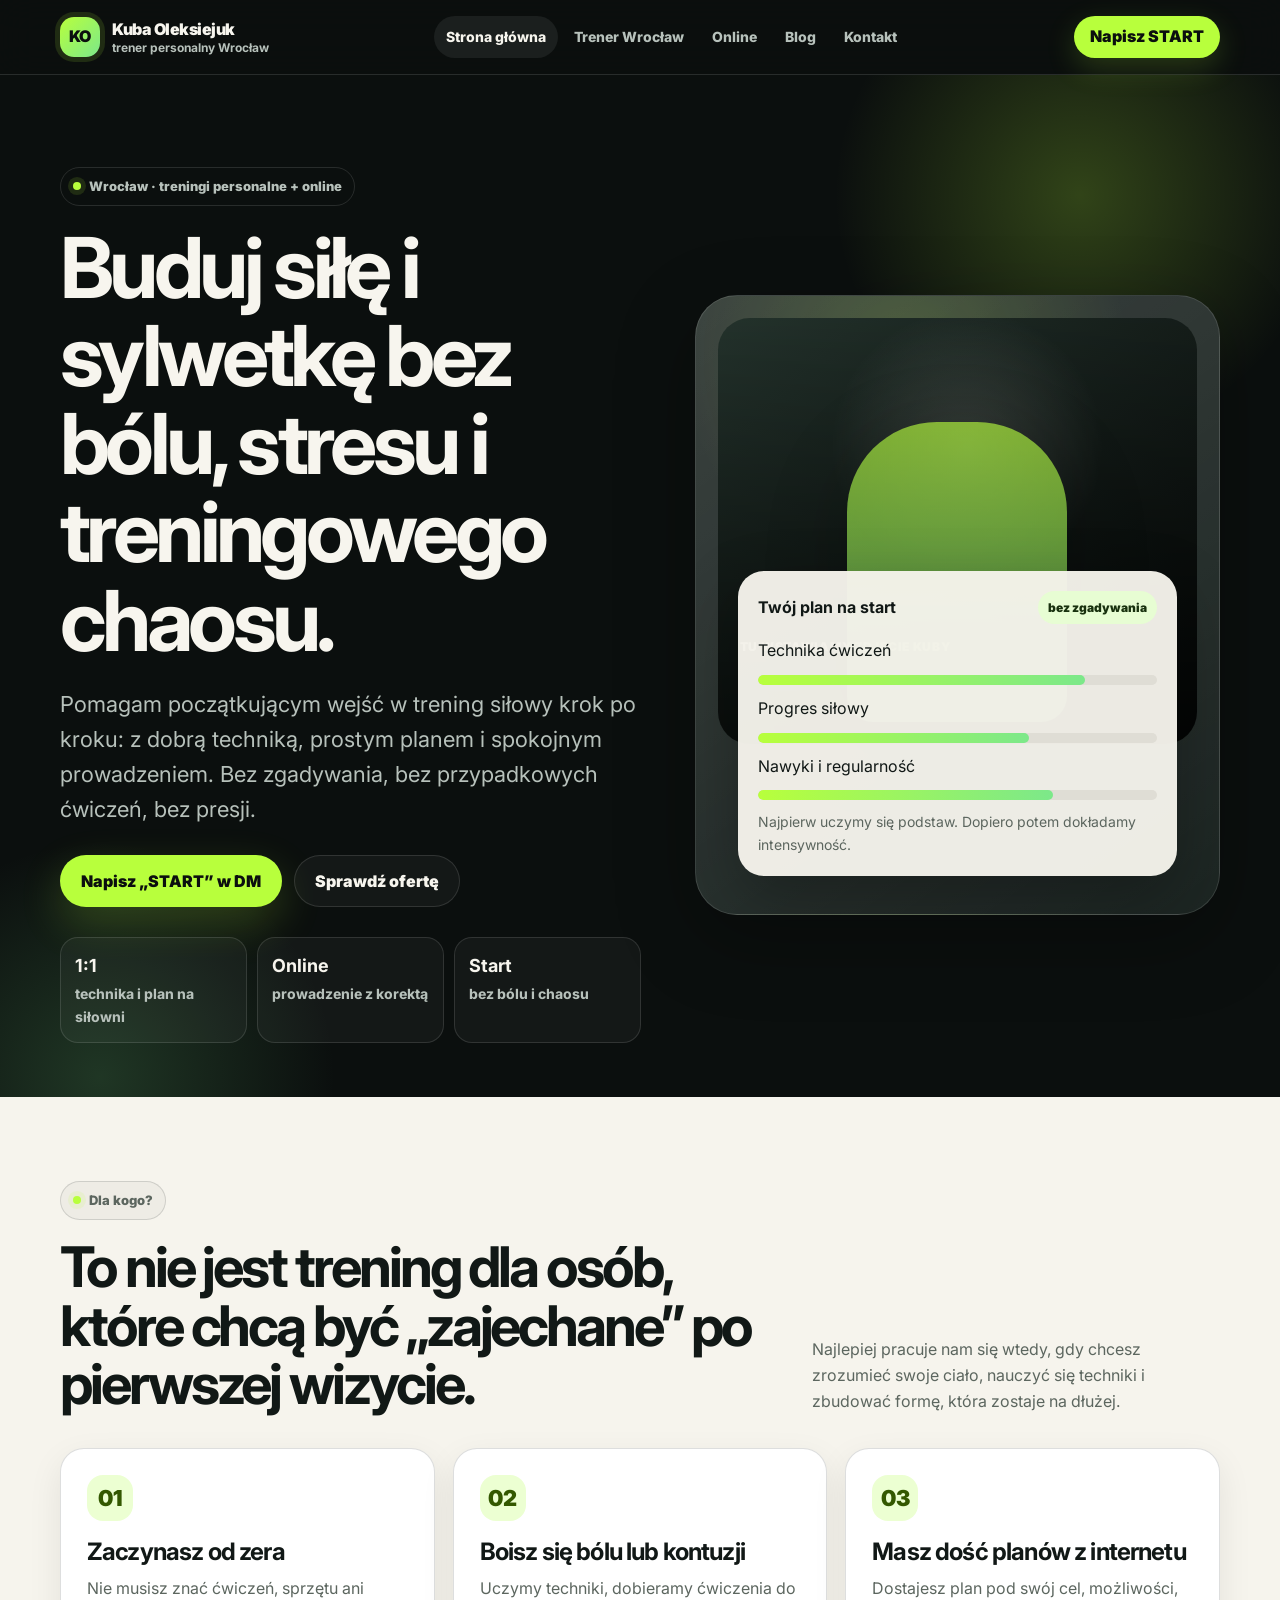
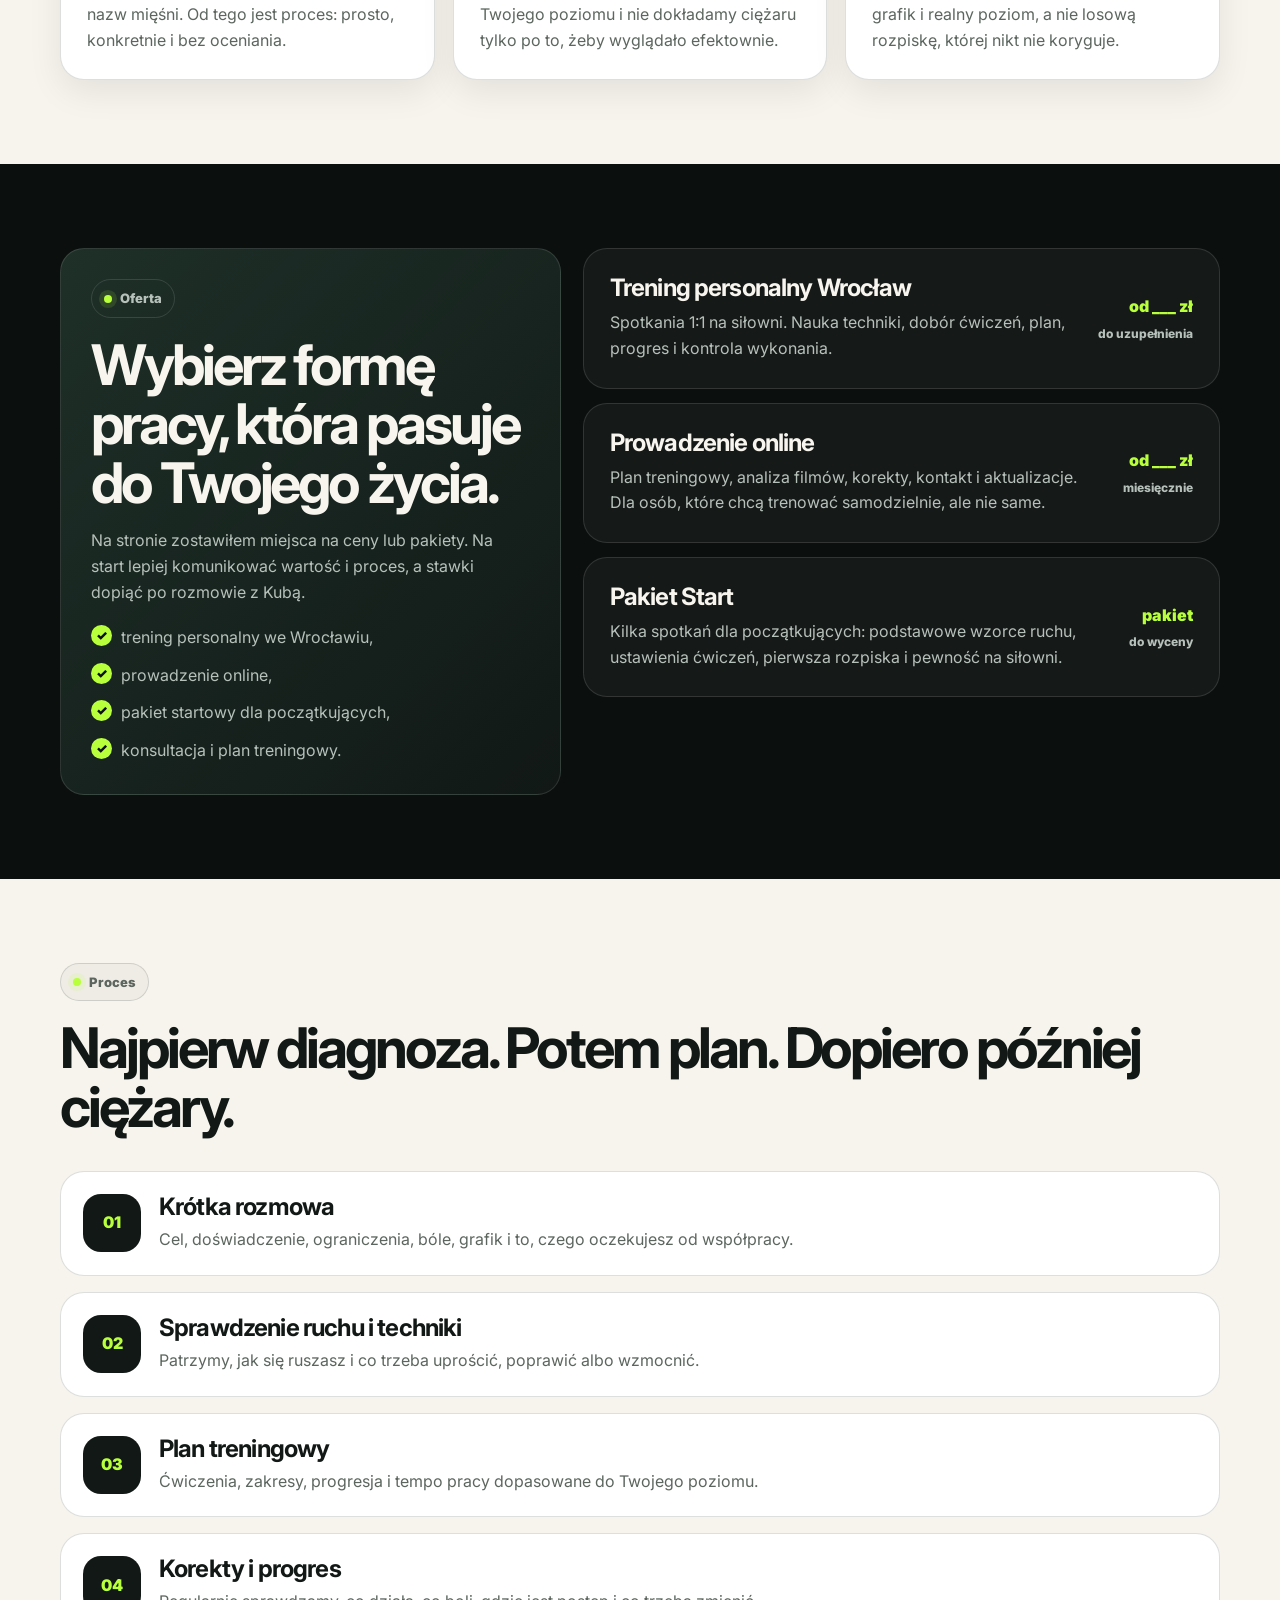
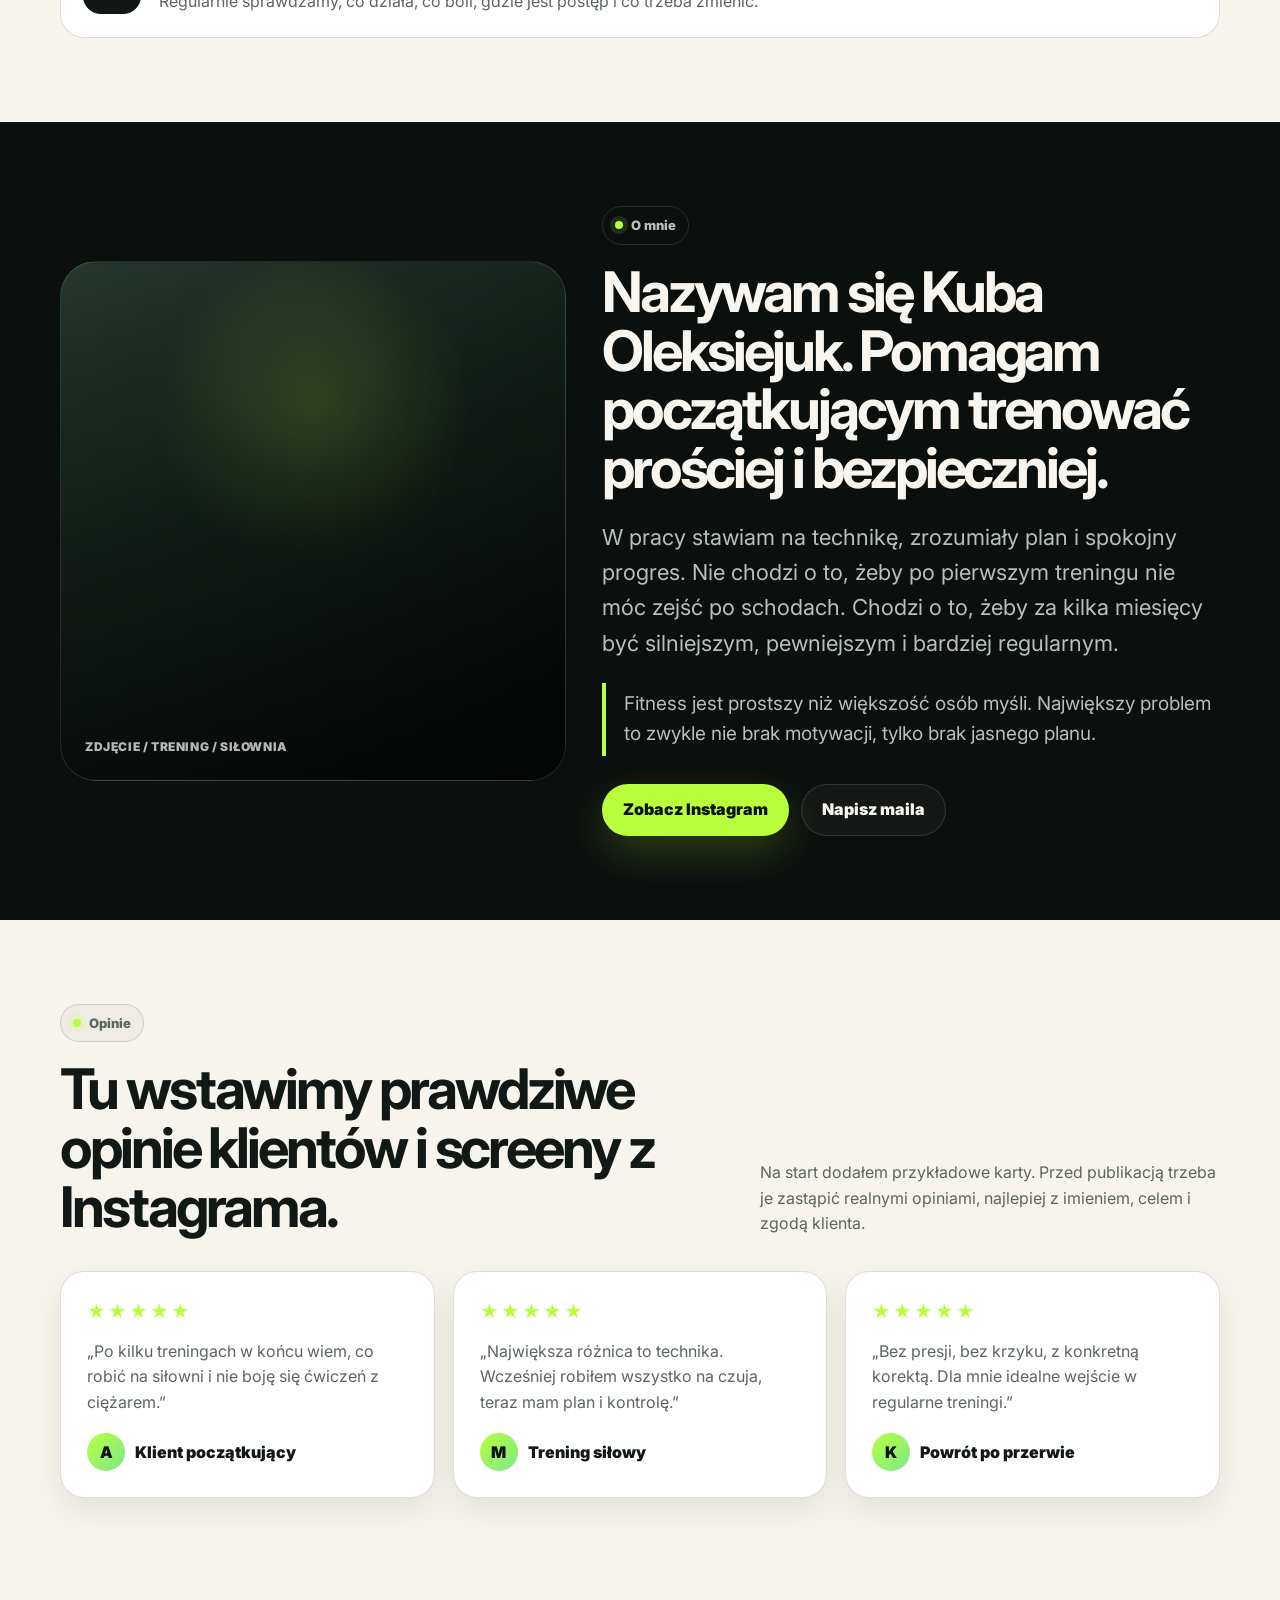
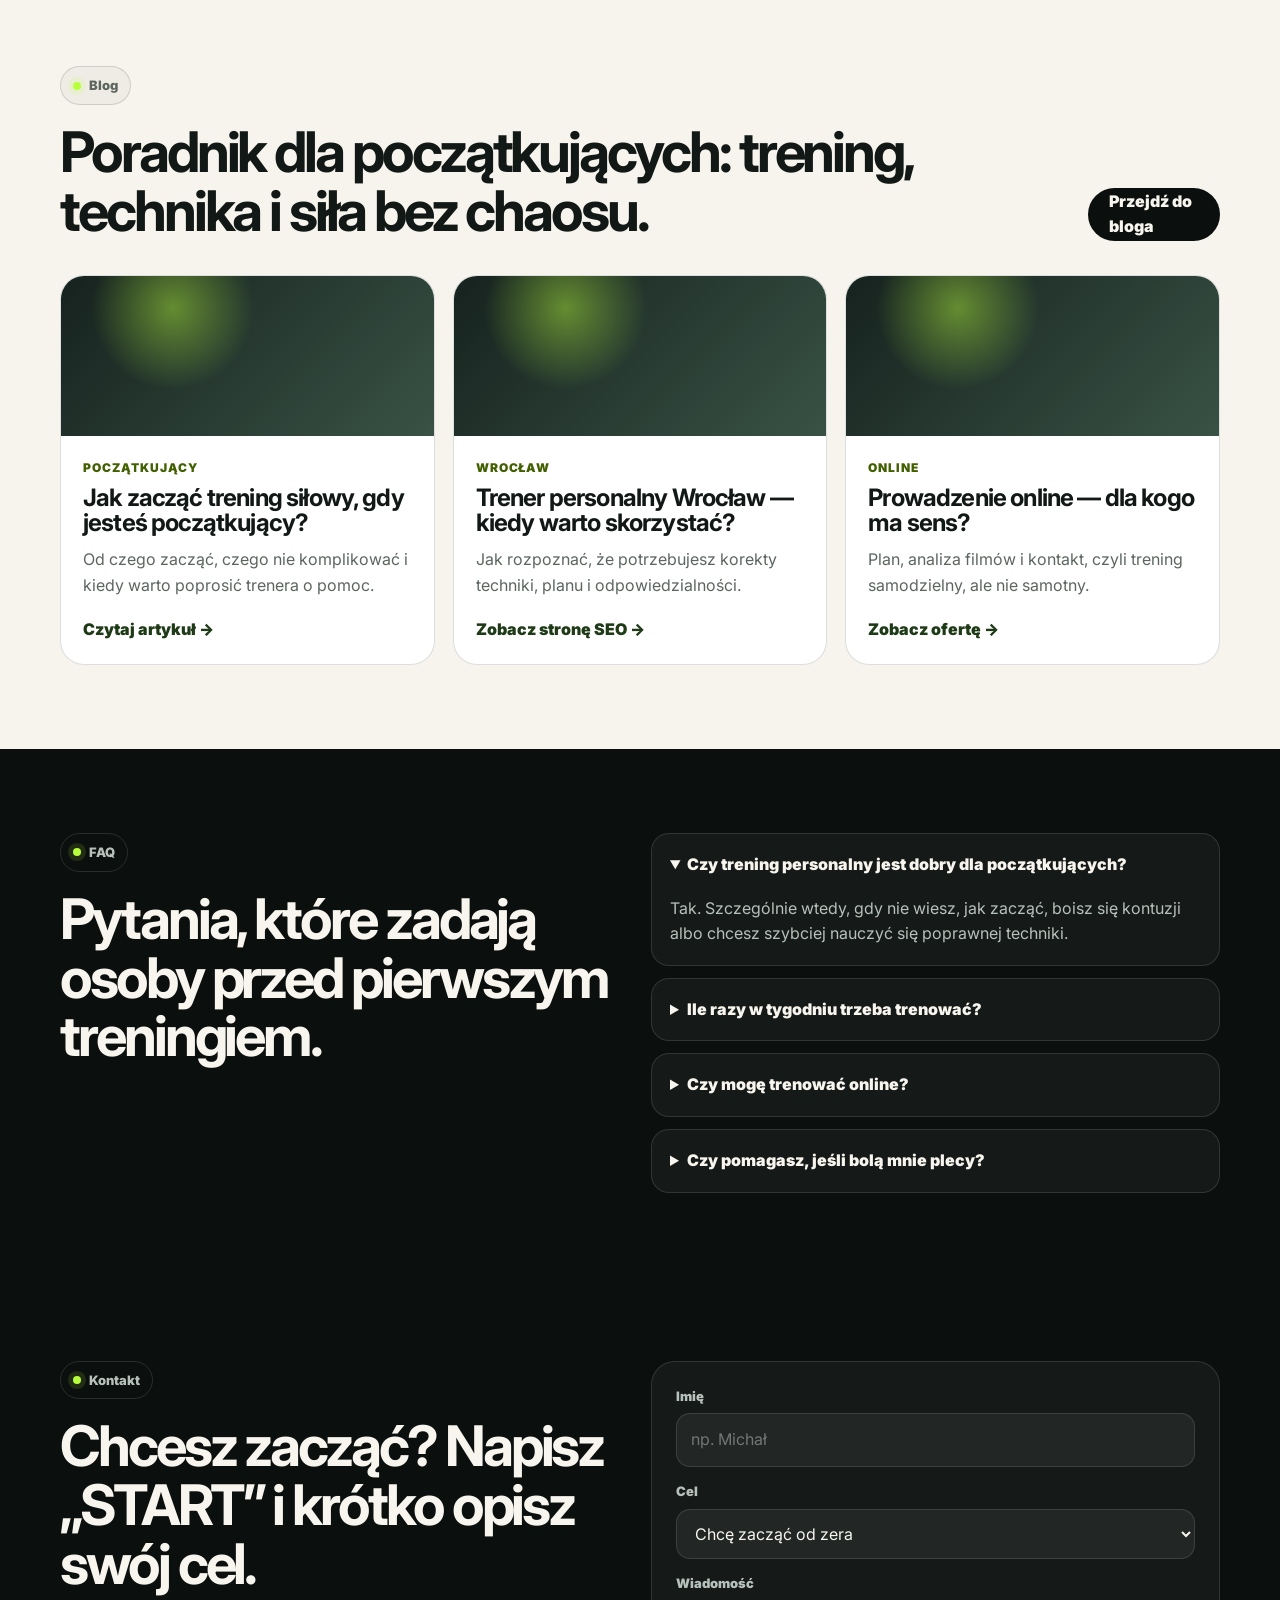
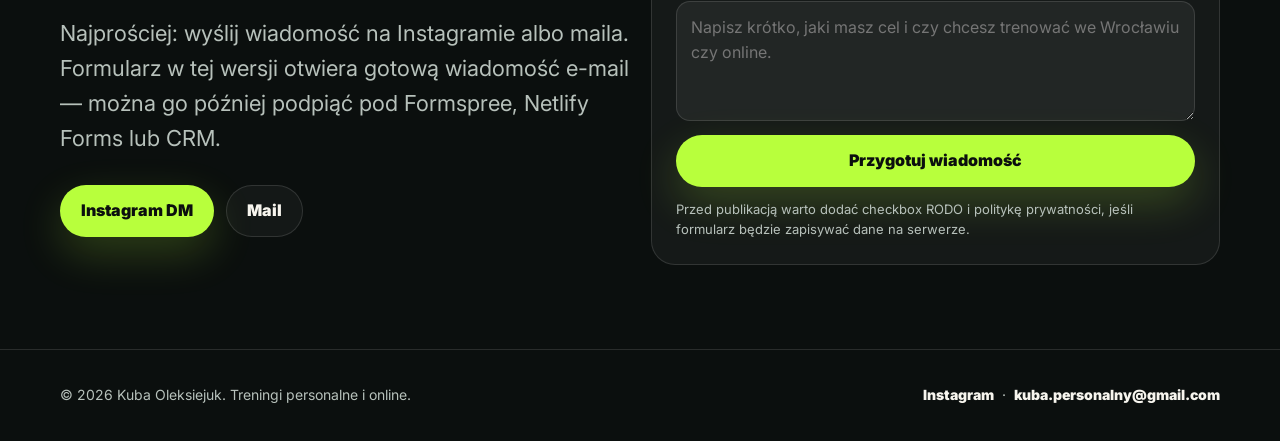
==== index.html @ 0a3bb19b "Add files via upload" ====
<!doctype html>
<html lang="pl">
<head>
  <meta charset="utf-8" />
  <meta name="viewport" content="width=device-width, initial-scale=1" />
  <title>Trener personalny Wrocław | Kuba Oleksiejuk</title>
  <meta name="description" content="Trening personalny we Wrocławiu dla początkujących. Zbuduj siłę i sylwetkę bez bólu, stresu i przypadkowych planów." />
  <link rel="canonical" href="https://kubaoleksiejuk.pl/" />
  <meta name="robots" content="index,follow,max-image-preview:large" />
  <meta name="author" content="Kuba Oleksiejuk" />
  <meta property="og:type" content="website" />
  <meta property="og:locale" content="pl_PL" />
  <meta property="og:title" content="Trener personalny Wrocław | Kuba Oleksiejuk" />
  <meta property="og:description" content="Trening personalny we Wrocławiu dla początkujących. Zbuduj siłę i sylwetkę bez bólu, stresu i przypadkowych planów." />
  <meta property="og:url" content="https://kubaoleksiejuk.pl/" />
  <meta property="og:site_name" content="Kuba Oleksiejuk — trener personalny" />
  <meta property="og:image" content="https://kubaoleksiejuk.pl/assets/og-image.jpg" />
  <meta name="twitter:card" content="summary_large_image" />
  <link rel="preconnect" href="https://fonts.googleapis.com" />
  <link rel="preconnect" href="https://fonts.gstatic.com" crossorigin />
  <link rel="preload" as="style" href="https://fonts.googleapis.com/css2?family=Inter:wght@400;500;600;700;800;900;1000&display=swap" />
  <link rel="stylesheet" href="https://fonts.googleapis.com/css2?family=Inter:wght@400;500;600;700;800;900;1000&display=swap" media="print" onload="this.media='all'" />
  <noscript><link rel="stylesheet" href="https://fonts.googleapis.com/css2?family=Inter:wght@400;500;600;700;800;900;1000&display=swap" /></noscript>
  <link rel="stylesheet" href="assets/main.css" />
  <script type="application/ld+json">{
  "@context": "https://schema.org",
  "@graph": [
    {
      "@type": "Person",
      "@id": "https://kubaoleksiejuk.pl/#person",
      "name": "Kuba Oleksiejuk",
      "jobTitle": "Trener personalny",
      "description": "Trener personalny we Wrocławiu. Pomaga początkującym budować sylwetkę i siłę bez bólu i chaosu.",
      "url": "https://kubaoleksiejuk.pl",
      "sameAs": [
        "https://www.instagram.com/kuba.oleksiejuk/"
      ],
      "email": "kuba.personalny@gmail.com",
      "address": {
        "@type": "PostalAddress",
        "addressLocality": "Wrocław",
        "addressCountry": "PL"
      }
    },
    {
      "@type": "LocalBusiness",
      "@id": "https://kubaoleksiejuk.pl/#business",
      "name": "Kuba Oleksiejuk — trener personalny Wrocław",
      "url": "https://kubaoleksiejuk.pl",
      "email": "kuba.personalny@gmail.com",
      "address": {
        "@type": "PostalAddress",
        "addressLocality": "Wrocław",
        "addressCountry": "PL"
      },
      "areaServed": [
        "Wrocław",
        "Polska"
      ],
      "sameAs": [
        "https://www.instagram.com/kuba.oleksiejuk/"
      ]
    },
    {
      "@type": "Service",
      "@id": "https://kubaoleksiejuk.pl/#training-service",
      "name": "Trening personalny i prowadzenie online",
      "serviceType": "Trening personalny",
      "provider": {
        "@id": "https://kubaoleksiejuk.pl/#person"
      },
      "areaServed": [
        "Wrocław",
        "Polska"
      ]
    }
  ]
}</script>
</head>
<body>
<a class="skip" href="#main">Przejdź do treści</a>
<header class="nav">
  <div class="container nav__inner">
    <a class="logo" href="index.html" aria-label="Kuba Oleksiejuk — strona główna">
      <span class="logo__mark">KO</span>
      <span class="logo__text">Kuba Oleksiejuk <small>trener personalny Wrocław</small></span>
    </a>
    <nav class="menu" data-menu aria-label="Menu główne">
      <a href="index.html" aria-current="page">Strona główna</a>
<a href="trener-personalny-wroclaw.html" >Trener Wrocław</a>
<a href="prowadzenie-online.html" >Online</a>
<a href="blog/index.html" >Blog</a>
<a href="#kontakt" >Kontakt</a>
    </nav>
    <a class="nav__cta" href="https://www.instagram.com/kuba.oleksiejuk/" target="_blank" rel="noopener">Napisz START</a>
    <button class="burger" type="button" data-burger aria-label="Otwórz menu" aria-expanded="false">
      <span></span><span></span><span></span>
    </button>
  </div>
</header>
<main id="main">
  <section class="hero">
    <div class="container hero__grid">
      <div>
        <div class="eyebrow">Wrocław · treningi personalne + online</div>
        <h1>Buduj siłę i sylwetkę bez bólu, stresu i treningowego chaosu.</h1>
        <p class="lead">Pomagam początkującym wejść w trening siłowy krok po kroku: z dobrą techniką, prostym planem i spokojnym prowadzeniem. Bez zgadywania, bez przypadkowych ćwiczeń, bez presji.</p>
        <div class="hero__actions">
          <a class="btn btn--primary" href="https://www.instagram.com/kuba.oleksiejuk/" target="_blank" rel="noopener">Napisz „START” w DM</a>
          <a class="btn btn--secondary" href="#oferta">Sprawdź ofertę</a>
        </div>
        <div class="hero__bullets" aria-label="Najważniejsze korzyści">
          <div class="mini"><strong>1:1</strong>technika i plan na siłowni</div>
          <div class="mini"><strong>Online</strong>prowadzenie z korektą</div>
          <div class="mini"><strong>Start</strong>bez bólu i chaosu</div>
        </div>
      </div>
      <div class="phone-card" aria-label="Wizualizacja treningu z Kubą">
        <div class="trainer-placeholder"><div class="trainer-placeholder__shape"></div></div>
        <div class="result-card">
          <div class="result-card__top">
            <strong>Twój plan na start</strong>
            <span class="badge">bez zgadywania</span>
          </div>
          <div>Technika ćwiczeń</div><div class="bar"><span style="--w:82%"></span></div>
          <div>Progres siłowy</div><div class="bar"><span style="--w:68%"></span></div>
          <div>Nawyki i regularność</div><div class="bar"><span style="--w:74%"></span></div>
          <p>Najpierw uczymy się podstaw. Dopiero potem dokładamy intensywność.</p>
        </div>
      </div>
    </div>
  </section>

  <section class="section section--cream" id="dla-kogo">
    <div class="container">
      <div class="section__head">
        <div>
          <div class="eyebrow">Dla kogo?</div>
          <h2>To nie jest trening dla osób, które chcą być „zajechane” po pierwszej wizycie.</h2>
        </div>
        <p>Najlepiej pracuje nam się wtedy, gdy chcesz zrozumieć swoje ciało, nauczyć się techniki i zbudować formę, która zostaje na dłużej.</p>
      </div>
      <div class="grid-3">
        <article class="card">
          <div class="card__icon">01</div>
          <h3>Zaczynasz od zera</h3>
          <p>Nie musisz znać ćwiczeń, sprzętu ani nazw mięśni. Od tego jest proces: prosto, konkretnie i bez oceniania.</p>
        </article>
        <article class="card">
          <div class="card__icon">02</div>
          <h3>Boisz się bólu lub kontuzji</h3>
          <p>Uczymy techniki, dobieramy ćwiczenia do Twojego poziomu i nie dokładamy ciężaru tylko po to, żeby wyglądało efektownie.</p>
        </article>
        <article class="card">
          <div class="card__icon">03</div>
          <h3>Masz dość planów z internetu</h3>
          <p>Dostajesz plan pod swój cel, możliwości, grafik i realny poziom, a nie losową rozpiskę, której nikt nie koryguje.</p>
        </article>
      </div>
    </div>
  </section>

  <section class="section" id="oferta">
    <div class="container offer">
      <aside class="offer__side">
        <div class="eyebrow">Oferta</div>
        <h2>Wybierz formę pracy, która pasuje do Twojego życia.</h2>
        <p>Na stronie zostawiłem miejsca na ceny lub pakiety. Na start lepiej komunikować wartość i proces, a stawki dopiąć po rozmowie z Kubą.</p>
        <ul class="list">
          <li>trening personalny we Wrocławiu,</li>
          <li>prowadzenie online,</li>
          <li>pakiet startowy dla początkujących,</li>
          <li>konsultacja i plan treningowy.</li>
        </ul>
      </aside>
      <div>
        <article class="offer-card">
          <div>
            <h3>Trening personalny Wrocław</h3>
            <p>Spotkania 1:1 na siłowni. Nauka techniki, dobór ćwiczeń, plan, progres i kontrola wykonania.</p>
          </div>
          <div class="price">od ___ zł<small>do uzupełnienia</small></div>
        </article>
        <article class="offer-card">
          <div>
            <h3>Prowadzenie online</h3>
            <p>Plan treningowy, analiza filmów, korekty, kontakt i aktualizacje. Dla osób, które chcą trenować samodzielnie, ale nie same.</p>
          </div>
          <div class="price">od ___ zł<small>miesięcznie</small></div>
        </article>
        <article class="offer-card">
          <div>
            <h3>Pakiet Start</h3>
            <p>Kilka spotkań dla początkujących: podstawowe wzorce ruchu, ustawienia ćwiczeń, pierwsza rozpiska i pewność na siłowni.</p>
          </div>
          <div class="price">pakiet<small>do wyceny</small></div>
        </article>
      </div>
    </div>
  </section>

  <section class="section section--cream" id="proces">
    <div class="container">
      <div class="section__head">
        <div>
          <div class="eyebrow">Proces</div>
          <h2>Najpierw diagnoza. Potem plan. Dopiero później ciężary.</h2>
        </div>
      </div>
      <div class="steps">
        <div class="step"><div><h3>Krótka rozmowa</h3><p>Cel, doświadczenie, ograniczenia, bóle, grafik i to, czego oczekujesz od współpracy.</p></div></div>
        <div class="step"><div><h3>Sprawdzenie ruchu i techniki</h3><p>Patrzymy, jak się ruszasz i co trzeba uprościć, poprawić albo wzmocnić.</p></div></div>
        <div class="step"><div><h3>Plan treningowy</h3><p>Ćwiczenia, zakresy, progresja i tempo pracy dopasowane do Twojego poziomu.</p></div></div>
        <div class="step"><div><h3>Korekty i progres</h3><p>Regularnie sprawdzamy, co działa, co boli, gdzie jest postęp i co trzeba zmienić.</p></div></div>
      </div>
    </div>
  </section>

  <section class="section" id="o-mnie">
    <div class="container about">
      <div class="about__photo" role="img" aria-label="Miejsce na zdjęcie Kuby podczas treningu"></div>
      <div>
        <div class="eyebrow">O mnie</div>
        <h2>Nazywam się Kuba Oleksiejuk. Pomagam początkującym trenować prościej i bezpieczniej.</h2>
        <p class="lead">W pracy stawiam na technikę, zrozumiały plan i spokojny progres. Nie chodzi o to, żeby po pierwszym treningu nie móc zejść po schodach. Chodzi o to, żeby za kilka miesięcy być silniejszym, pewniejszym i bardziej regularnym.</p>
        <blockquote class="quote">Fitness jest prostszy niż większość osób myśli. Największy problem to zwykle nie brak motywacji, tylko brak jasnego planu.</blockquote>
        <div class="actions">
          <a class="btn btn--primary" href="https://www.instagram.com/kuba.oleksiejuk/" target="_blank" rel="noopener">Zobacz Instagram</a>
          <a class="btn btn--secondary" href="mailto:kuba.personalny@gmail.com">Napisz maila</a>
        </div>
      </div>
    </div>
  </section>

  <section class="section section--cream" id="opinie">
    <div class="container">
      <div class="section__head">
        <div>
          <div class="eyebrow">Opinie</div>
          <h2>Tu wstawimy prawdziwe opinie klientów i screeny z Instagrama.</h2>
        </div>
        <p>Na start dodałem przykładowe karty. Przed publikacją trzeba je zastąpić realnymi opiniami, najlepiej z imieniem, celem i zgodą klienta.</p>
      </div>
      <div class="testimonials">
        <article class="card">
          <div class="stars">★★★★★</div>
          <p>„Po kilku treningach w końcu wiem, co robić na siłowni i nie boję się ćwiczeń z ciężarem.”</p>
          <div class="person"><span class="avatar">A</span> Klient początkujący</div>
        </article>
        <article class="card">
          <div class="stars">★★★★★</div>
          <p>„Największa różnica to technika. Wcześniej robiłem wszystko na czuja, teraz mam plan i kontrolę.”</p>
          <div class="person"><span class="avatar">M</span> Trening siłowy</div>
        </article>
        <article class="card">
          <div class="stars">★★★★★</div>
          <p>„Bez presji, bez krzyku, z konkretną korektą. Dla mnie idealne wejście w regularne treningi.”</p>
          <div class="person"><span class="avatar">K</span> Powrót po przerwie</div>
        </article>
      </div>
    </div>
  </section>

  <section class="section section--cream" id="blog">
    <div class="container">
      <div class="section__head">
        <div>
          <div class="eyebrow">Blog</div>
          <h2>Poradnik dla początkujących: trening, technika i siła bez chaosu.</h2>
        </div>
        <a class="btn btn--dark" href="blog/index.html">Przejdź do bloga</a>
      </div>
      <div class="blog-grid">
        <article class="post">
          <div class="post__thumb"></div>
          <div class="post__body">
            <div class="kicker">Początkujący</div>
            <h3>Jak zacząć trening siłowy, gdy jesteś początkujący?</h3>
            <p>Od czego zacząć, czego nie komplikować i kiedy warto poprosić trenera o pomoc.</p>
            <a class="post__link" href="blog/jak-zaczac-trening-silowy.html">Czytaj artykuł →</a>
          </div>
        </article>
        <article class="post">
          <div class="post__thumb"></div>
          <div class="post__body">
            <div class="kicker">Wrocław</div>
            <h3>Trener personalny Wrocław — kiedy warto skorzystać?</h3>
            <p>Jak rozpoznać, że potrzebujesz korekty techniki, planu i odpowiedzialności.</p>
            <a class="post__link" href="trener-personalny-wroclaw.html">Zobacz stronę SEO →</a>
          </div>
        </article>
        <article class="post">
          <div class="post__thumb"></div>
          <div class="post__body">
            <div class="kicker">Online</div>
            <h3>Prowadzenie online — dla kogo ma sens?</h3>
            <p>Plan, analiza filmów i kontakt, czyli trening samodzielny, ale nie samotny.</p>
            <a class="post__link" href="prowadzenie-online.html">Zobacz ofertę →</a>
          </div>
        </article>
      </div>
    </div>
  </section>

  <section class="section" id="faq">
    <div class="container grid-2">
      <div>
        <div class="eyebrow">FAQ</div>
        <h2>Pytania, które zadają osoby przed pierwszym treningiem.</h2>
      </div>
      <div class="faq">
        <details open>
          <summary>Czy trening personalny jest dobry dla początkujących?</summary>
          <p>Tak. Szczególnie wtedy, gdy nie wiesz, jak zacząć, boisz się kontuzji albo chcesz szybciej nauczyć się poprawnej techniki.</p>
        </details>
        <details>
          <summary>Ile razy w tygodniu trzeba trenować?</summary>
          <p>Na start często wystarczą 2–3 treningi tygodniowo. Ważniejsza od liczby treningów jest regularność i dobry dobór ćwiczeń.</p>
        </details>
        <details>
          <summary>Czy mogę trenować online?</summary>
          <p>Tak. Prowadzenie online ma sens, jeśli chcesz mieć plan, kontakt i korekty, ale możesz trenować samodzielnie w swojej siłowni.</p>
        </details>
        <details>
          <summary>Czy pomagasz, jeśli bolą mnie plecy?</summary>
          <p>Możemy dobrać spokojniejszy start i ćwiczenia, które nie nasilają problemu. Przy bólu ostrym lub medycznym najpierw warto skonsultować się z lekarzem albo fizjoterapeutą.</p>
        </details>
      </div>
    </div>
  </section>

  <section class="section" id="kontakt">
    <div class="container grid-2">
      <div>
        <div class="eyebrow">Kontakt</div>
        <h2>Chcesz zacząć? Napisz „START” i krótko opisz swój cel.</h2>
        <p class="lead">Najprościej: wyślij wiadomość na Instagramie albo maila. Formularz w tej wersji otwiera gotową wiadomość e-mail — można go później podpiąć pod Formspree, Netlify Forms lub CRM.</p>
        <div class="actions">
          <a class="btn btn--primary" href="https://www.instagram.com/kuba.oleksiejuk/" target="_blank" rel="noopener">Instagram DM</a>
          <a class="btn btn--secondary" href="mailto:kuba.personalny@gmail.com">Mail</a>
        </div>
      </div>
      <form class="form-card" data-contact-form>
        <div class="field">
          <label for="name">Imię</label>
          <input id="name" name="name" autocomplete="name" required placeholder="np. Michał" />
        </div>
        <div class="field">
          <label for="goal">Cel</label>
          <select id="goal" name="goal">
            <option>Chcę zacząć od zera</option>
            <option>Chcę poprawić sylwetkę</option>
            <option>Chcę zbudować siłę</option>
            <option>Chcę prowadzenie online</option>
            <option>Nie wiem — potrzebuję konsultacji</option>
          </select>
        </div>
        <div class="field">
          <label for="message">Wiadomość</label>
          <textarea id="message" name="message" placeholder="Napisz krótko, jaki masz cel i czy chcesz trenować we Wrocławiu czy online."></textarea>
        </div>
        <button class="btn btn--primary btn--wide" type="submit">Przygotuj wiadomość</button>
        <p class="form-note">Przed publikacją warto dodać checkbox RODO i politykę prywatności, jeśli formularz będzie zapisywać dane na serwerze.</p>
      </form>
    </div>
  </section>
</main>
<footer class="footer">
  <div class="container footer__inner">
    <div>© <span data-year></span> Kuba Oleksiejuk. Treningi personalne i online.</div>
    <div>
      <a href="https://www.instagram.com/kuba.oleksiejuk/" target="_blank" rel="noopener">Instagram</a>
      &nbsp;·&nbsp;
      <a href="mailto:kuba.personalny@gmail.com">kuba.personalny@gmail.com</a>
    </div>
  </div>
</footer>
<script src="assets/main.js"></script>
</body>
</html>
---- assets/main.css ----
/* Kuba Oleksiejuk — starter strony SEO + blog
   Kolory i układ inspirowane stronami trenerów/coachów premium:
   mocny hero, szybkie CTA, sekcje z dowodami zaufania, blog edukacyjny.
*/

:root {
  --bg: #0B0F0E;
  --bg-2: #111816;
  --card: #151E1B;
  --card-2: #F6F4ED;
  --text: #F7F5EE;
  --text-dark: #111816;
  --muted: #B7C1BB;
  --muted-dark: #5C665F;
  --line: rgba(255,255,255,.12);
  --line-dark: rgba(17,24,22,.14);
  --accent: #B8FF3C;
  --accent-2: #7CE88A;
  --orange: #FFB86B;
  --white: #FFFFFF;
  --radius: 24px;
  --radius-sm: 14px;
  --shadow: 0 24px 80px rgba(0,0,0,.30);
  --max: 1160px;
  --article: 820px;
}

* { box-sizing: border-box; }
html { scroll-behavior: smooth; }
body {
  margin: 0;
  font-family: Inter, ui-sans-serif, system-ui, -apple-system, BlinkMacSystemFont, "Segoe UI", sans-serif;
  color: var(--text);
  background: var(--bg);
  line-height: 1.6;
  -webkit-font-smoothing: antialiased;
  text-rendering: optimizeLegibility;
}
body.light { background: #F6F4ED; color: var(--text-dark); }
a { color: inherit; text-decoration: none; }
img { max-width: 100%; height: auto; }
button, input, textarea, select { font: inherit; }
::selection { background: var(--accent); color: #0B0F0E; }

.container { width: min(var(--max), calc(100% - 40px)); margin-inline: auto; }
.article-container { width: min(var(--article), calc(100% - 40px)); margin-inline: auto; }

.skip {
  position: absolute; left: -999px; top: 12px; z-index: 9999;
  padding: 10px 14px; border-radius: 12px; background: var(--accent); color: #111;
  font-weight: 900;
}
.skip:focus { left: 12px; }

.nav {
  position: sticky; top: 0; z-index: 100;
  background: rgba(11,15,14,.82);
  backdrop-filter: blur(18px);
  border-bottom: 1px solid var(--line);
}
.light .nav { background: rgba(246,244,237,.86); border-bottom: 1px solid var(--line-dark); }
.nav__inner {
  min-height: 74px;
  display: flex; align-items: center; justify-content: space-between; gap: 24px;
}
.logo { display: inline-flex; align-items: center; gap: 12px; font-weight: 900; letter-spacing: -.03em; }
.logo__mark {
  width: 40px; height: 40px; border-radius: 14px; display: grid; place-items: center;
  color: #0B0F0E; background: linear-gradient(135deg, var(--accent), var(--accent-2));
  font-weight: 1000;
  box-shadow: 0 0 0 5px rgba(184,255,60,.12);
}
.logo__text small { display: block; font-weight: 700; color: var(--muted); letter-spacing: 0; font-size: 12px; margin-top: -4px; }
.light .logo__text small { color: var(--muted-dark); }
.menu { display: flex; align-items: center; gap: 4px; }
.menu a {
  padding: 10px 12px; border-radius: 999px;
  color: var(--muted); font-weight: 800; font-size: 14px;
}
.menu a:hover, .menu a[aria-current="page"] { color: var(--text); background: rgba(255,255,255,.07); }
.light .menu a { color: var(--muted-dark); }
.light .menu a:hover, .light .menu a[aria-current="page"] { color: var(--text-dark); background: rgba(17,24,22,.07); }
.nav__cta {
  display: inline-flex; align-items: center; justify-content: center;
  min-height: 42px; padding: 0 16px; border-radius: 999px;
  background: var(--accent); color: #0B0F0E; font-weight: 950;
  box-shadow: 0 10px 30px rgba(184,255,60,.18);
}
.burger {
  display: none; border: 0; background: transparent; color: inherit; width: 44px; height: 44px;
  border-radius: 12px; cursor: pointer;
}
.burger span { display: block; height: 2px; background: currentColor; margin: 6px 9px; border-radius: 2px; }

.hero {
  position: relative;
  padding: 92px 0 54px;
  overflow: hidden;
}
.hero:before {
  content: "";
  position: absolute; inset: -160px -80px auto auto; width: 560px; height: 560px;
  background: radial-gradient(circle, rgba(184,255,60,.22), transparent 62%);
  pointer-events: none;
}
.hero:after {
  content: "";
  position: absolute; left: -160px; bottom: -240px; width: 520px; height: 520px;
  background: radial-gradient(circle, rgba(124,232,138,.18), transparent 64%);
  pointer-events: none;
}
.hero__grid { position: relative; z-index: 1; display: grid; grid-template-columns: 1.05fr .95fr; gap: 54px; align-items: center; }
.eyebrow {
  display: inline-flex; align-items: center; gap: 8px;
  padding: 8px 12px; border: 1px solid var(--line); border-radius: 999px;
  color: var(--muted); font-size: 13px; font-weight: 850; margin-bottom: 18px;
}
.eyebrow:before { content: ""; width: 8px; height: 8px; background: var(--accent); border-radius: 99px; box-shadow: 0 0 0 5px rgba(184,255,60,.12); }
h1, h2, h3 { line-height: 1.05; letter-spacing: -.055em; margin: 0; }
h1 { font-size: clamp(43px, 7vw, 84px); max-width: 900px; }
h2 { font-size: clamp(32px, 4.5vw, 56px); }
h3 { font-size: 24px; letter-spacing: -.035em; }
.lead {
  font-size: clamp(18px, 2vw, 22px);
  color: var(--muted);
  max-width: 690px;
  margin: 22px 0 0;
}
.light .lead { color: var(--muted-dark); }
.hero__actions, .actions { display: flex; flex-wrap: wrap; gap: 12px; align-items: center; margin-top: 28px; }
.btn {
  display: inline-flex; align-items: center; justify-content: center; gap: 10px;
  min-height: 52px; padding: 0 20px; border-radius: 999px; border: 1px solid transparent;
  font-weight: 950; cursor: pointer; transition: transform .18s ease, box-shadow .18s ease, background .18s ease;
}
.btn:hover { transform: translateY(-2px); }
.btn--primary { background: var(--accent); color: #0B0F0E; box-shadow: 0 16px 44px rgba(184,255,60,.20); }
.btn--secondary { border-color: var(--line); color: var(--text); background: rgba(255,255,255,.04); }
.light .btn--secondary { border-color: var(--line-dark); color: var(--text-dark); background: rgba(17,24,22,.03); }
.btn--dark { background: var(--bg); color: var(--text); }
.btn--wide { width: 100%; }
.hero__bullets {
  display: grid; grid-template-columns: repeat(3, minmax(0, 1fr)); gap: 10px; margin-top: 30px;
}
.mini {
  border: 1px solid var(--line); background: rgba(255,255,255,.04); border-radius: 18px;
  padding: 14px; color: var(--muted); font-weight: 750; font-size: 14px;
}
.mini strong { display: block; color: var(--text); font-size: 18px; margin-bottom: 2px; }
.light .mini { border-color: var(--line-dark); color: var(--muted-dark); background: rgba(17,24,22,.03); }
.light .mini strong { color: var(--text-dark); }

.phone-card {
  position: relative;
  min-height: 620px;
  border-radius: 42px;
  background:
    linear-gradient(145deg, rgba(255,255,255,.16), rgba(255,255,255,.03)),
    radial-gradient(circle at 40% 10%, rgba(184,255,60,.18), transparent 35%),
    var(--card);
  border: 1px solid var(--line);
  box-shadow: var(--shadow);
  padding: 22px;
  overflow: hidden;
}
.trainer-placeholder {
  position: absolute; inset: 22px 22px 170px; border-radius: 32px;
  background:
    linear-gradient(180deg, rgba(0,0,0,.08), rgba(0,0,0,.60)),
    radial-gradient(circle at 52% 30%, rgba(246,244,237,.18), transparent 35%),
    linear-gradient(135deg, #26362F, #080B0A);
  display: flex; align-items: flex-end; padding: 22px;
}
.trainer-placeholder:before {
  content: "TU WSTAWIAMY ZDJĘCIE KUBY";
  position: absolute; inset: auto 22px 88px;
  color: rgba(255,255,255,.72); font-weight: 900; letter-spacing: .06em; font-size: 12px;
}
.trainer-placeholder__shape {
  width: 220px; height: 300px; margin: auto auto 0;
  border-radius: 90px 90px 26px 26px;
  background: linear-gradient(180deg, rgba(184,255,60,.88), rgba(124,232,138,.72));
  filter: drop-shadow(0 22px 44px rgba(0,0,0,.35));
  opacity: .72;
}
.result-card {
  position: absolute; left: 42px; right: 42px; bottom: 38px;
  border-radius: 26px; background: rgba(246,244,237,.96); color: var(--text-dark);
  padding: 20px; box-shadow: 0 24px 64px rgba(0,0,0,.28);
}
.result-card__top { display: flex; justify-content: space-between; align-items: center; gap: 12px; margin-bottom: 14px; }
.badge {
  display: inline-flex; align-items: center; gap: 8px; padding: 7px 10px;
  border-radius: 999px; background: #E7FDD3; color: #18310E; font-weight: 950; font-size: 12px;
}
.bar { height: 10px; background: #DFDDD5; border-radius: 99px; overflow: hidden; margin: 11px 0; }
.bar span { display: block; height: 100%; width: var(--w, 70%); background: linear-gradient(90deg, var(--accent), var(--accent-2)); border-radius: inherit; }
.result-card p { margin: 8px 0 0; color: var(--muted-dark); font-size: 14px; }

.section { padding: 84px 0; }
.section--cream { background: var(--card-2); color: var(--text-dark); }
.section--cream .eyebrow, .section--cream .mini { border-color: var(--line-dark); color: var(--muted-dark); background: rgba(17,24,22,.03); }
.section--cream .lead, .section--cream p { color: var(--muted-dark); }
.section__head { display: flex; align-items: end; justify-content: space-between; gap: 28px; margin-bottom: 34px; }
.section__head p { max-width: 540px; margin: 12px 0 0; color: var(--muted); }
.section--cream .section__head p { color: var(--muted-dark); }

.grid-3 { display: grid; grid-template-columns: repeat(3, minmax(0,1fr)); gap: 18px; }
.grid-2 { display: grid; grid-template-columns: repeat(2, minmax(0,1fr)); gap: 22px; }
.card {
  border: 1px solid var(--line); background: rgba(255,255,255,.045);
  border-radius: var(--radius); padding: 26px; box-shadow: 0 12px 34px rgba(0,0,0,.08);
}
.section--cream .card, .light .card {
  background: #fff; border-color: var(--line-dark); color: var(--text-dark);
}
.card p { color: var(--muted); margin: 12px 0 0; }
.section--cream .card p, .light .card p { color: var(--muted-dark); }
.card__icon {
  width: 46px; height: 46px; border-radius: 16px;
  display: grid; place-items: center; margin-bottom: 18px;
  background: rgba(184,255,60,.13); color: var(--accent); font-size: 22px; font-weight: 950;
}
.section--cream .card__icon, .light .card__icon { color: #335800; background: #ECFFD2; }

.list { display: grid; gap: 12px; padding: 0; margin: 20px 0 0; list-style: none; }
.list li {
  position: relative; padding-left: 30px; color: var(--muted);
}
.section--cream .list li, .light .list li { color: var(--muted-dark); }
.list li:before {
  content: "✓"; position: absolute; left: 0; top: 0; width: 21px; height: 21px;
  border-radius: 99px; display: grid; place-items: center;
  background: var(--accent); color: #0B0F0E; font-weight: 1000; font-size: 13px;
}

.offer {
  display: grid;
  grid-template-columns: .88fr 1.12fr;
  gap: 22px;
  align-items: stretch;
}
.offer__side {
  position: sticky; top: 98px; align-self: start;
  border-radius: var(--radius); padding: 30px;
  background: linear-gradient(135deg, #1E3028, #111816);
  border: 1px solid var(--line);
}
.offer__side p { color: var(--muted); }
.offer-card {
  display: grid; grid-template-columns: 1fr auto; gap: 24px; align-items: center;
  padding: 26px; border: 1px solid var(--line); border-radius: var(--radius);
  background: rgba(255,255,255,.045); margin-bottom: 14px;
}
.offer-card p { margin: 10px 0 0; color: var(--muted); }
.price { text-align: right; color: var(--accent); font-weight: 1000; white-space: nowrap; }
.price small { display: block; color: var(--muted); font-weight: 800; font-size: 12px; margin-top: 4px; }

.steps { counter-reset: step; display: grid; gap: 16px; }
.step {
  counter-increment: step;
  display: grid; grid-template-columns: 58px 1fr; gap: 18px; align-items: start;
  border: 1px solid var(--line-dark); background: #fff; color: var(--text-dark);
  border-radius: var(--radius); padding: 22px;
}
.step:before {
  content: counter(step, decimal-leading-zero);
  width: 58px; height: 58px; border-radius: 18px; display: grid; place-items: center;
  background: var(--text-dark); color: var(--accent); font-weight: 1000;
}
.step p { margin: 8px 0 0; color: var(--muted-dark); }

.about {
  display: grid; grid-template-columns: .9fr 1.1fr; gap: 36px; align-items: center;
}
.about__photo {
  min-height: 520px; border-radius: 36px; border: 1px solid var(--line);
  background:
    linear-gradient(180deg, rgba(0,0,0,.00), rgba(0,0,0,.62)),
    radial-gradient(circle at center 28%, rgba(184,255,60,.19), transparent 35%),
    linear-gradient(135deg, #24382E, #090D0B);
  position: relative; overflow: hidden;
}
.about__photo:after {
  content: "ZDJĘCIE / TRENING / SIŁOWNIA";
  position: absolute; left: 24px; bottom: 24px;
  color: rgba(255,255,255,.70); font-weight: 950; letter-spacing: .05em; font-size: 12px;
}
.quote {
  border-left: 4px solid var(--accent);
  padding: 6px 0 6px 18px; margin: 22px 0;
  color: var(--muted); font-size: 19px;
}
.testimonials { display: grid; grid-template-columns: repeat(3, minmax(0,1fr)); gap: 18px; }
.stars { color: var(--accent); letter-spacing: 2px; font-size: 18px; }
.person { display: flex; align-items: center; gap: 10px; margin-top: 18px; font-weight: 900; }
.avatar { width: 38px; height: 38px; border-radius: 99px; background: linear-gradient(135deg, var(--accent), var(--accent-2)); color: #111; display: grid; place-items: center; font-weight: 1000; }

.blog-grid { display: grid; grid-template-columns: repeat(3, minmax(0,1fr)); gap: 18px; }
.post {
  display: flex; flex-direction: column; min-height: 100%;
  border-radius: var(--radius); overflow: hidden; border: 1px solid var(--line-dark);
  background: #fff; color: var(--text-dark);
}
.post__thumb {
  min-height: 160px; background:
    radial-gradient(circle at 30% 20%, rgba(184,255,60,.45), transparent 28%),
    linear-gradient(135deg, #16221E, #395245);
}
.post__body { padding: 22px; display: flex; flex-direction: column; flex: 1; }
.kicker { color: #426000; font-weight: 950; font-size: 12px; text-transform: uppercase; letter-spacing: .08em; }
.post h3 { margin-top: 8px; }
.post p { color: var(--muted-dark); margin: 12px 0 18px; }
.post__link { margin-top: auto; color: #1E3A16; font-weight: 950; }

.faq { display: grid; gap: 12px; }
.faq details {
  border: 1px solid var(--line); border-radius: 18px;
  background: rgba(255,255,255,.045); padding: 0 18px;
}
.section--cream .faq details, .light .faq details { border-color: var(--line-dark); background: #fff; color: var(--text-dark); }
.faq summary {
  cursor: pointer; font-weight: 950; padding: 18px 0;
}
.faq p { margin: 0 0 18px; color: var(--muted); }
.section--cream .faq p, .light .faq p { color: var(--muted-dark); }

.cta-band {
  border-radius: 34px; padding: 46px;
  display: grid; grid-template-columns: 1fr auto; align-items: center; gap: 26px;
  background:
    radial-gradient(circle at 12% 0%, rgba(184,255,60,.23), transparent 34%),
    linear-gradient(135deg, #18251F, #0B0F0E);
  border: 1px solid var(--line);
  box-shadow: var(--shadow);
}
.cta-band p { color: var(--muted); margin: 12px 0 0; max-width: 650px; }

.form-card {
  border-radius: var(--radius); border: 1px solid var(--line);
  background: rgba(255,255,255,.045); padding: 24px;
}
.field { display: grid; gap: 7px; margin-bottom: 14px; }
.field label { font-weight: 900; color: var(--muted); font-size: 13px; }
.field input, .field textarea, .field select {
  width: 100%; border: 1px solid var(--line); background: rgba(255,255,255,.06);
  color: var(--text); border-radius: 14px; padding: 13px 14px; outline: none;
}
.field textarea { min-height: 120px; resize: vertical; }
.field input:focus, .field textarea:focus, .field select:focus {
  border-color: rgba(184,255,60,.72); box-shadow: 0 0 0 4px rgba(184,255,60,.10);
}
.form-note { color: var(--muted); font-size: 13px; margin: 12px 0 0; }

.footer {
  border-top: 1px solid var(--line);
  padding: 34px 0; color: var(--muted); font-size: 14px;
}
.footer__inner { display: flex; justify-content: space-between; align-items: center; gap: 20px; flex-wrap: wrap; }
.footer a { font-weight: 900; color: var(--text); }

.page-hero { padding: 80px 0 44px; }
.page-hero h1 { font-size: clamp(40px, 6vw, 72px); }
.breadcrumbs { color: var(--muted-dark); font-weight: 800; margin-bottom: 18px; }
.breadcrumbs a { text-decoration: underline; text-underline-offset: 3px; }

.article {
  padding: 34px 0 84px;
  background: #F6F4ED; color: var(--text-dark);
}
.article h2 { font-size: 38px; margin: 44px 0 14px; letter-spacing: -.04em; }
.article h3 { margin: 30px 0 10px; }
.article p, .article li { color: #39423D; font-size: 18px; }
.article a { color: #2C5700; font-weight: 850; text-decoration: underline; text-underline-offset: 3px; }
.article ul, .article ol { padding-left: 24px; }
.summary-box {
  border-radius: 24px; padding: 24px; background: #fff; border: 1px solid var(--line-dark);
  margin: 26px 0;
}
.summary-box h2 { margin-top: 0; font-size: 28px; }
.meta-row { display: flex; gap: 12px; flex-wrap: wrap; color: var(--muted-dark); font-weight: 800; margin-top: 18px; }
.meta-pill { border: 1px solid var(--line-dark); border-radius: 999px; padding: 7px 10px; background: #fff; }

@media (max-width: 960px) {
  .hero__grid, .offer, .about, .grid-2 { grid-template-columns: 1fr; }
  .phone-card { min-height: 560px; }
  .offer__side { position: static; }
  .grid-3, .blog-grid, .testimonials { grid-template-columns: 1fr 1fr; }
  .cta-band { grid-template-columns: 1fr; }
}
@media (max-width: 760px) {
  .container, .article-container { width: min(100% - 28px, var(--max)); }
  .nav__cta { display: none; }
  .burger { display: inline-block; }
  .menu {
    position: fixed; inset: 74px 14px auto 14px;
    display: none; flex-direction: column; align-items: stretch; padding: 14px;
    background: rgba(11,15,14,.98); border: 1px solid var(--line); border-radius: 18px;
    box-shadow: var(--shadow);
  }
  .menu.is-open { display: flex; }
  .menu a { padding: 14px; }
  .light .menu { background: #fff; border-color: var(--line-dark); }
  .hero { padding-top: 56px; }
  .hero__bullets, .grid-3, .blog-grid, .testimonials { grid-template-columns: 1fr; }
  .offer-card { grid-template-columns: 1fr; }
  .price { text-align: left; }
  .step { grid-template-columns: 1fr; }
  .cta-band { padding: 28px; border-radius: 24px; }
}
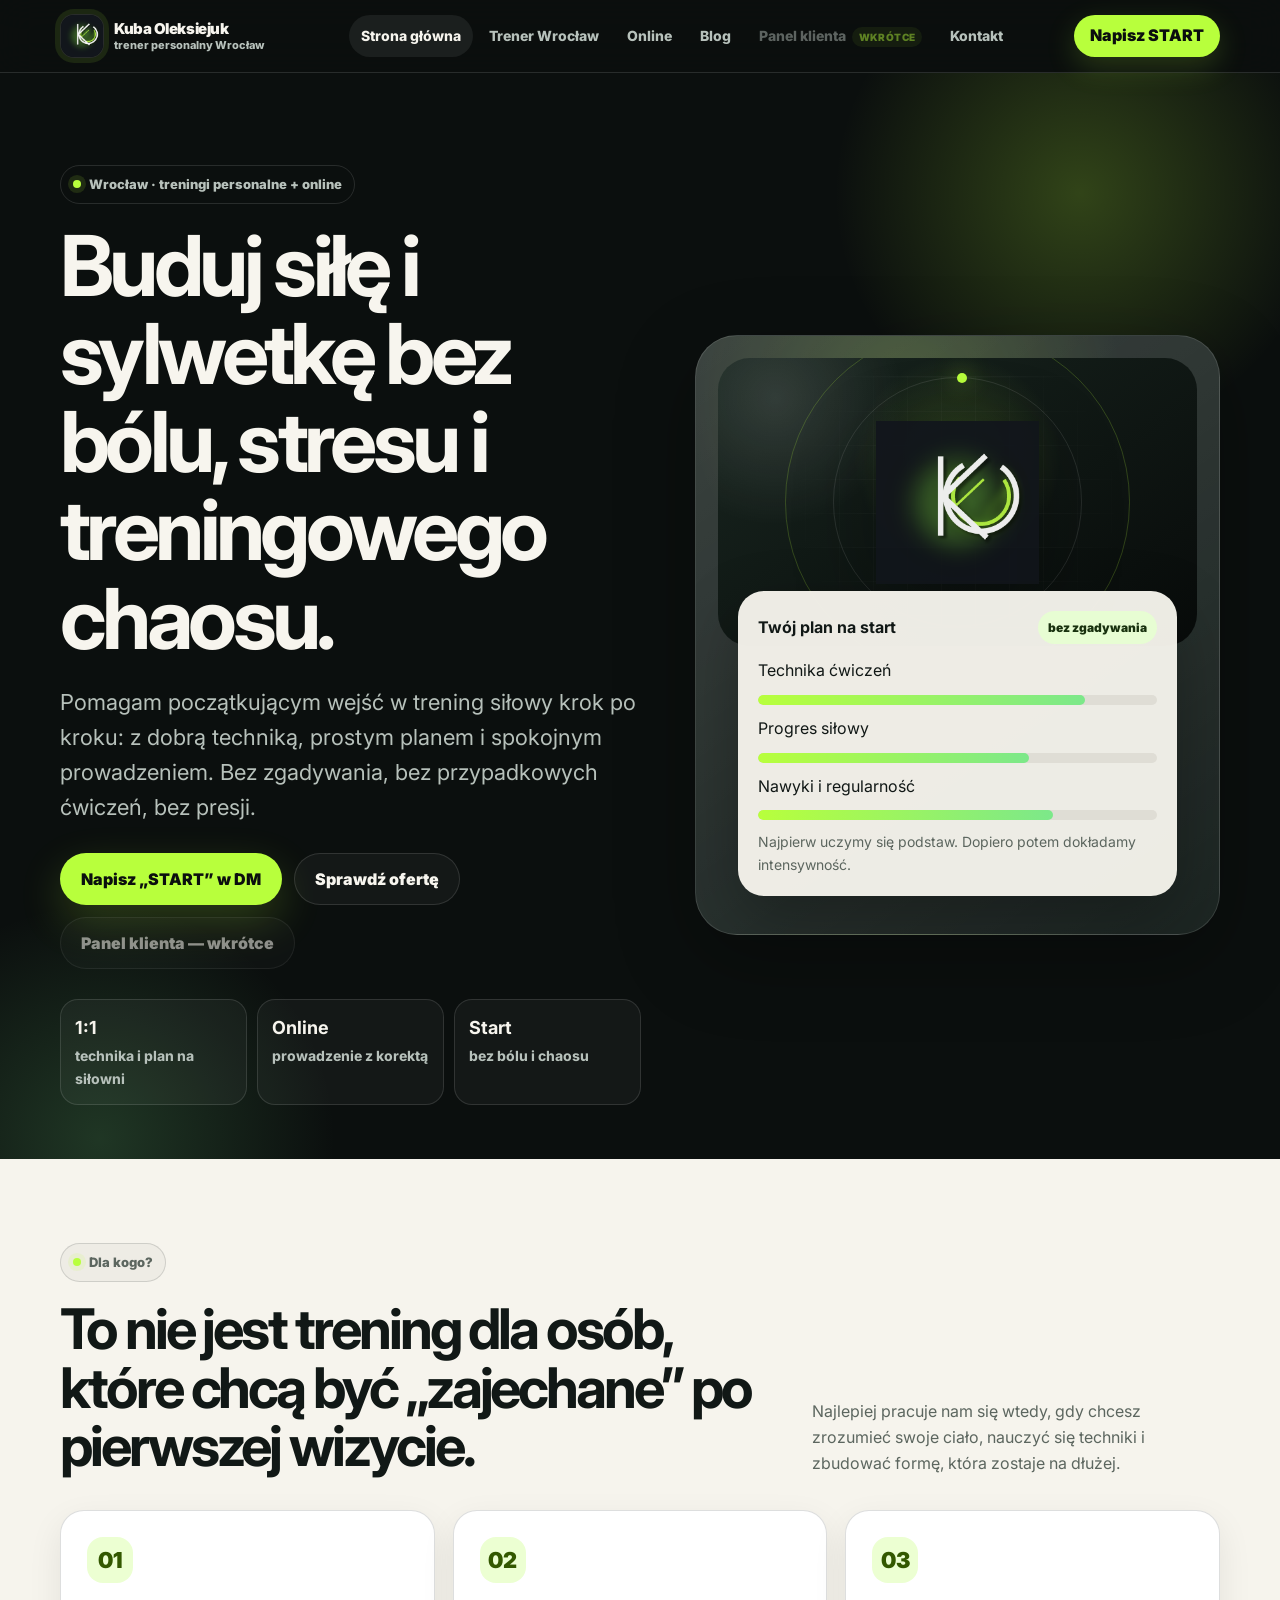
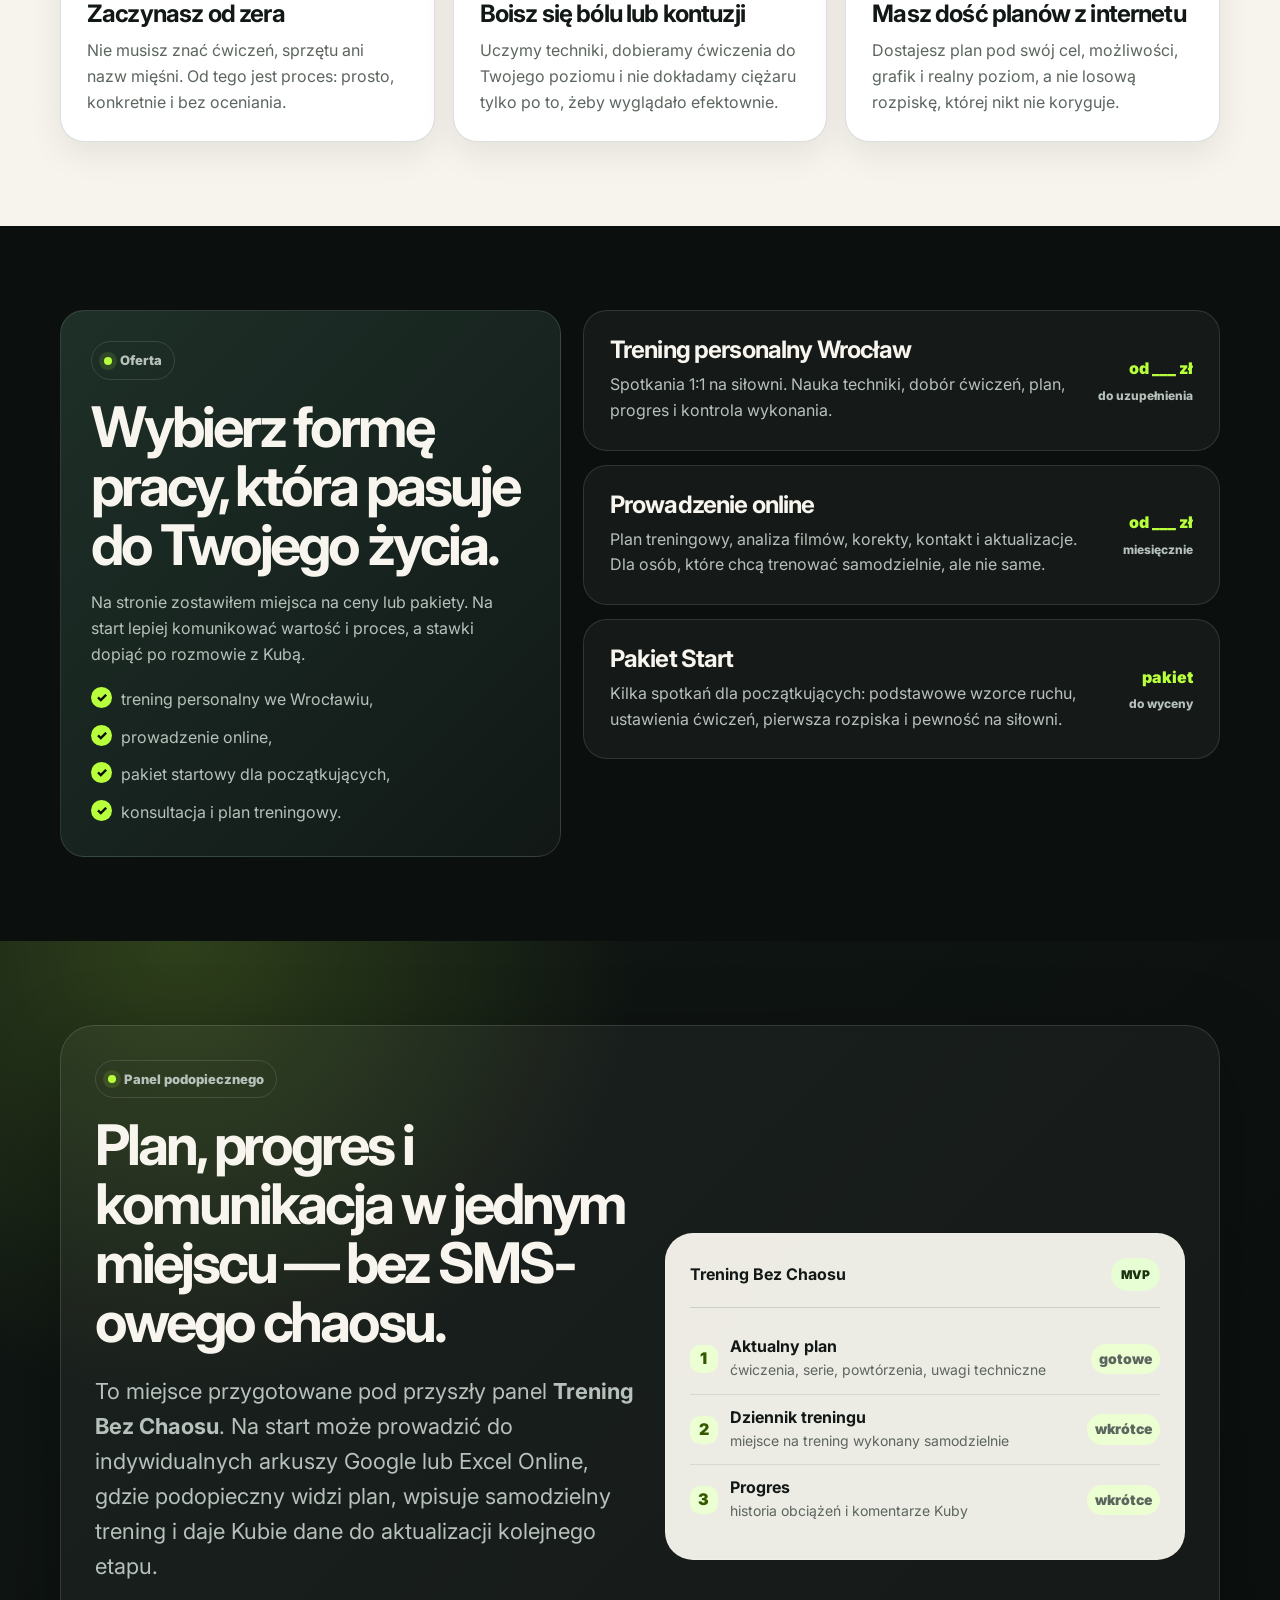
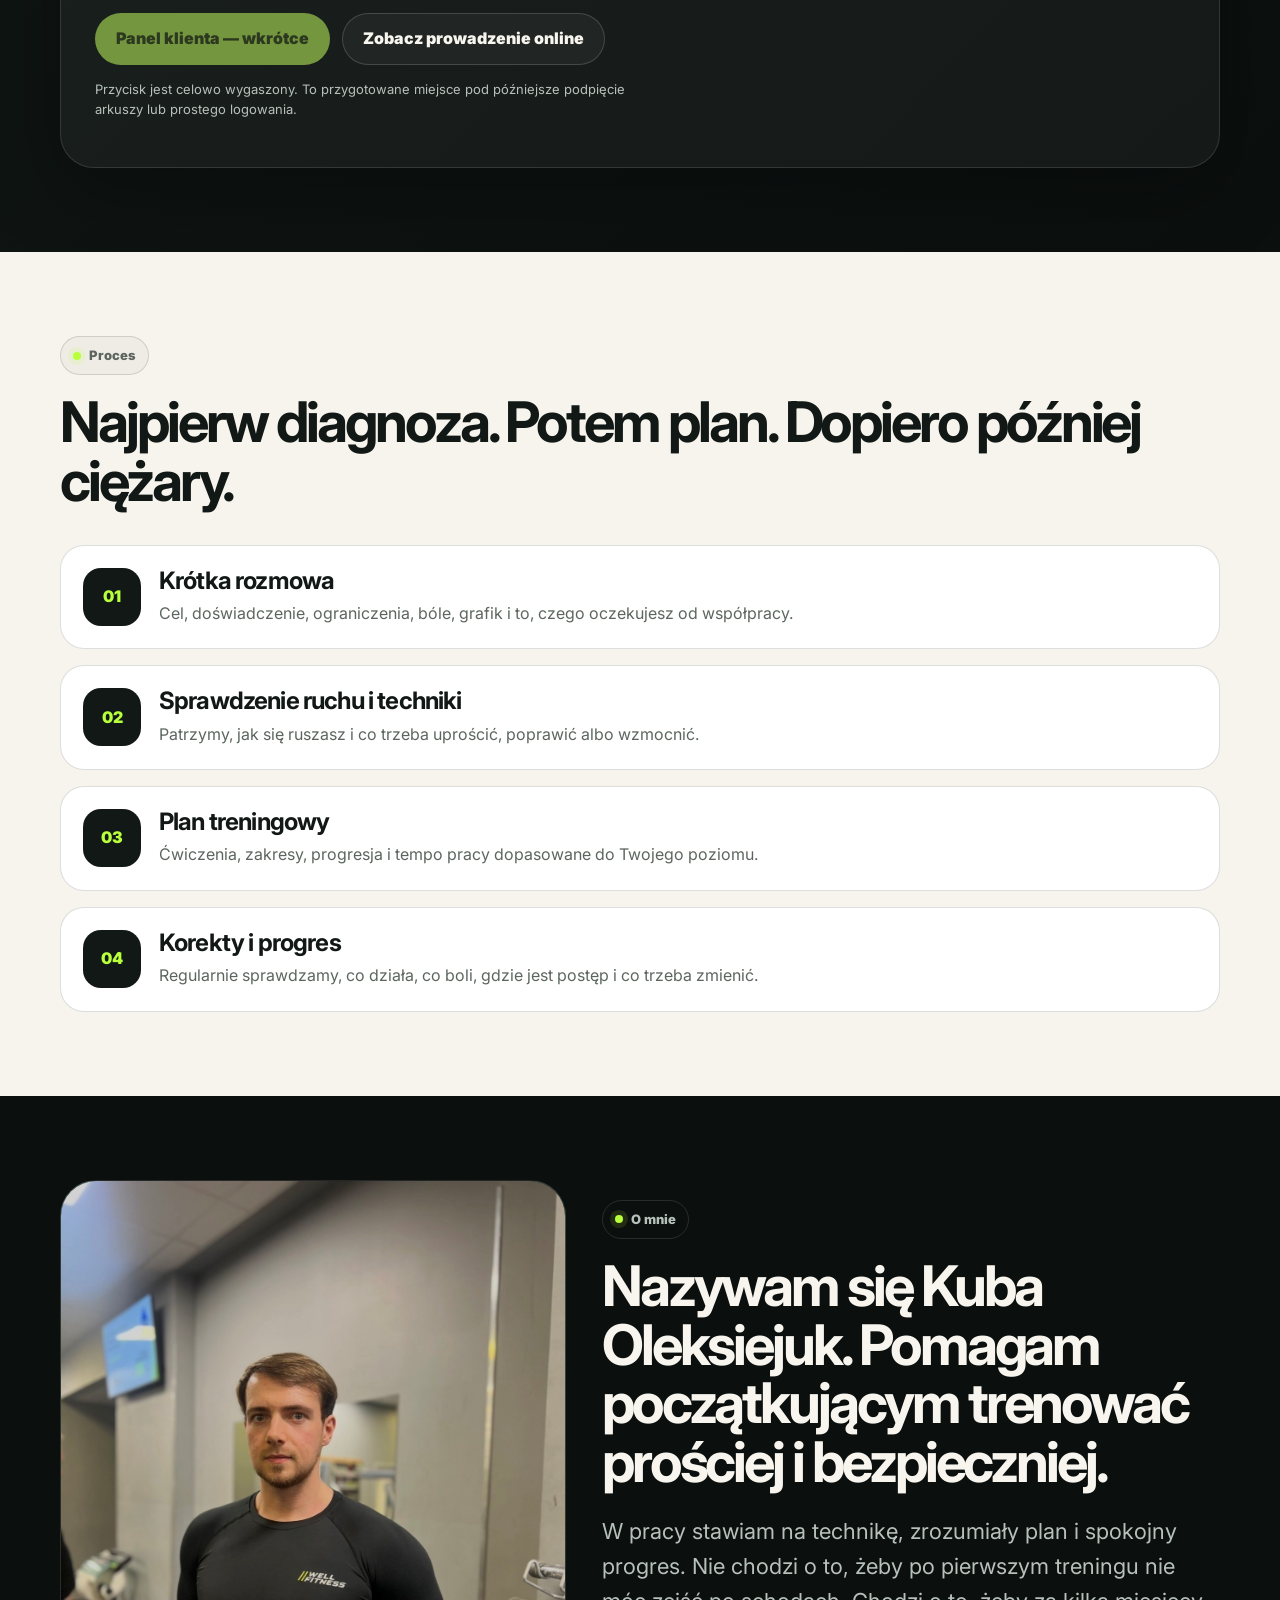
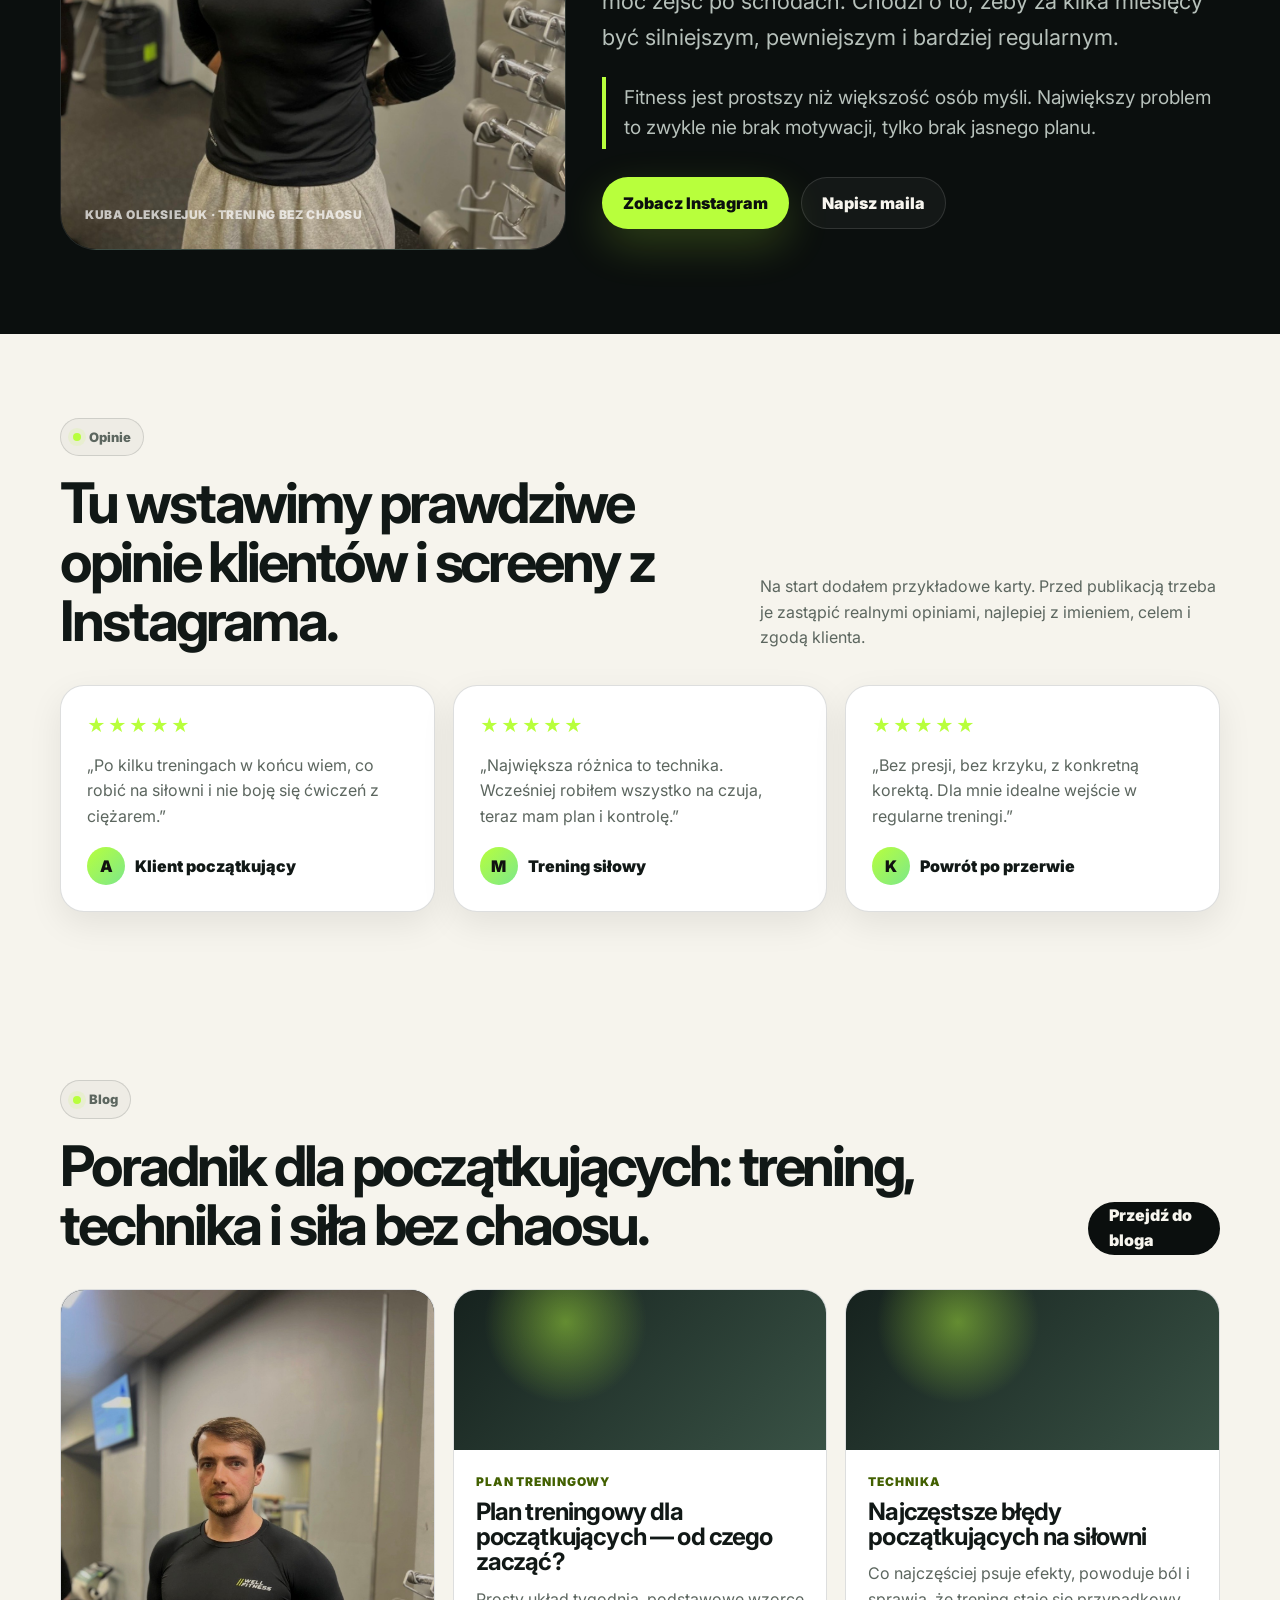
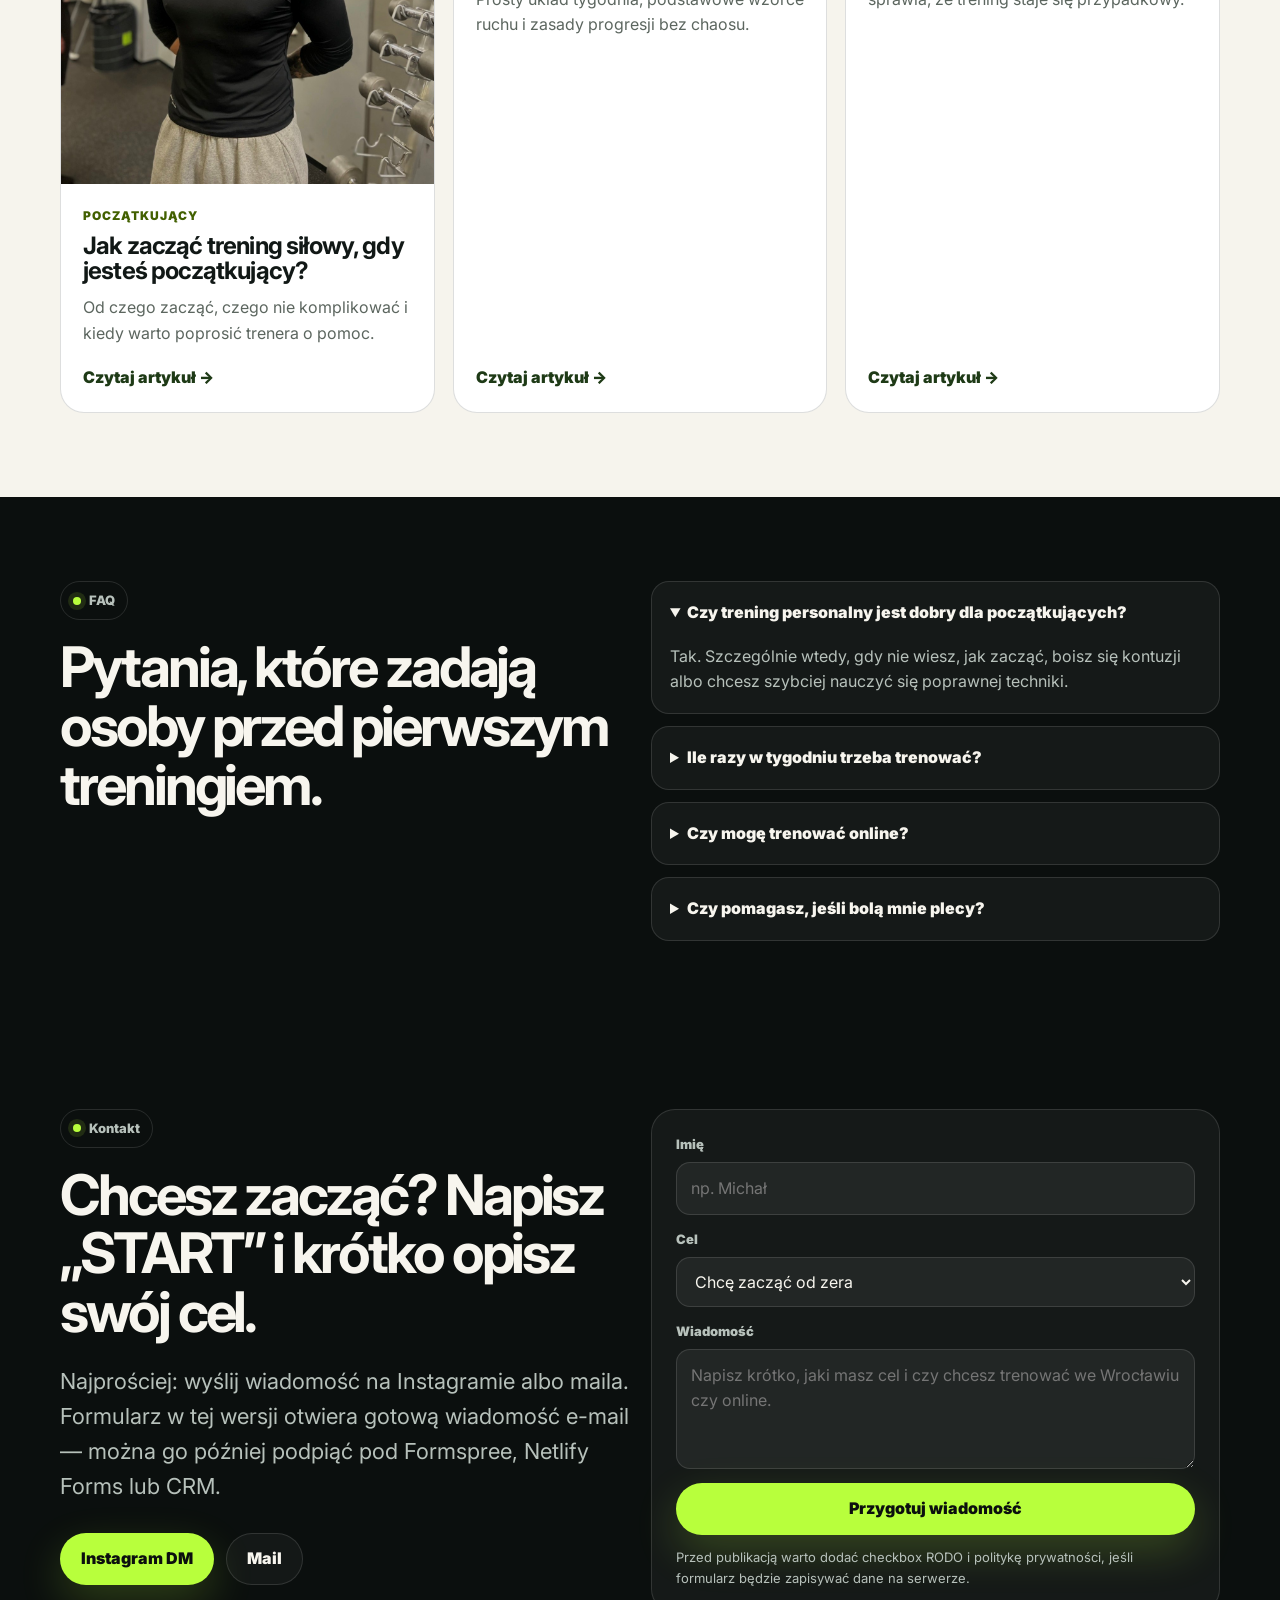
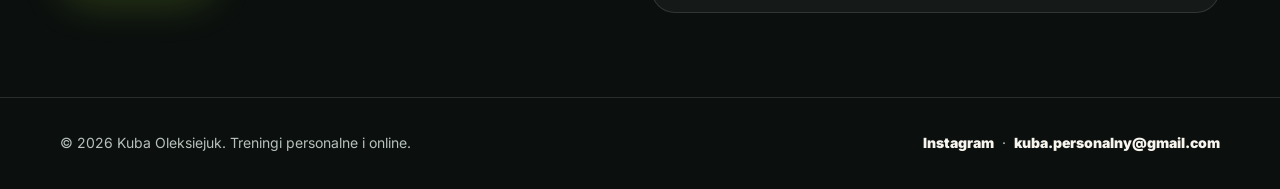
==== commit 07574bd3: "Add files via upload" ====
--- a/index.html
+++ b/index.html
@@ -19,6 +19,8 @@
   <link rel="preconnect" href="https://fonts.googleapis.com" />
   <link rel="preconnect" href="https://fonts.gstatic.com" crossorigin />
   <link rel="preload" as="style" href="https://fonts.googleapis.com/css2?family=Inter:wght@400;500;600;700;800;900;1000&display=swap" />
+  <link rel="icon" type="image/png" href="assets/kuba_oleksiejuk_emblem.png" />
+  <link rel="apple-touch-icon" href="assets/kuba_oleksiejuk_emblem.png" />
   <link rel="stylesheet" href="https://fonts.googleapis.com/css2?family=Inter:wght@400;500;600;700;800;900;1000&display=swap" media="print" onload="this.media='all'" />
   <noscript><link rel="stylesheet" href="https://fonts.googleapis.com/css2?family=Inter:wght@400;500;600;700;800;900;1000&display=swap" /></noscript>
   <link rel="stylesheet" href="assets/main.css" />
@@ -78,19 +80,31 @@
 }</script>
 </head>
 <body>
+<div class="site-loader" data-loader aria-hidden="true">
+  <div class="site-loader__inner">
+    <img src="assets/kuba_oleksiejuk_emblem.png" alt="" width="96" height="96" />
+    <strong>Trening Bez Chaosu</strong>
+    <span>plan · technika · progres</span>
+    <div class="site-loader__bar"><i></i></div>
+  </div>
+</div>
 <a class="skip" href="#main">Przejdź do treści</a>
 <header class="nav">
   <div class="container nav__inner">
-    <a class="logo" href="index.html" aria-label="Kuba Oleksiejuk — strona główna">
-      <span class="logo__mark">KO</span>
-      <span class="logo__text">Kuba Oleksiejuk <small>trener personalny Wrocław</small></span>
+    <a class="logo logo--image" href="index.html" aria-label="Kuba Oleksiejuk — trener personalny Wrocław">
+      <img class="logo__asset logo__asset--full" src="assets/kuba_oleksiejuk_logo_horizontal.png" alt="Kuba Oleksiejuk" width="210" height="58" />
+      <span class="logo__mobile">
+        <img src="assets/kuba_oleksiejuk_emblem.png" alt="" width="42" height="42" />
+        <span>Kuba Oleksiejuk <small>trener personalny Wrocław</small></span>
+      </span>
     </a>
     <nav class="menu" data-menu aria-label="Menu główne">
       <a href="index.html" aria-current="page">Strona główna</a>
-<a href="trener-personalny-wroclaw.html" >Trener Wrocław</a>
-<a href="prowadzenie-online.html" >Online</a>
-<a href="blog/index.html" >Blog</a>
-<a href="#kontakt" >Kontakt</a>
+      <a href="trener-personalny-wroclaw.html">Trener Wrocław</a>
+      <a href="prowadzenie-online.html">Online</a>
+      <a href="blog/index.html">Blog</a>
+      <a class="is-disabled" href="#panel" aria-disabled="true" title="Panel klienta w przygotowaniu">Panel klienta</a>
+      <a href="#kontakt">Kontakt</a>
     </nav>
     <a class="nav__cta" href="https://www.instagram.com/kuba.oleksiejuk/" target="_blank" rel="noopener">Napisz START</a>
     <button class="burger" type="button" data-burger aria-label="Otwórz menu" aria-expanded="false">
@@ -108,6 +122,7 @@
         <div class="hero__actions">
           <a class="btn btn--primary" href="https://www.instagram.com/kuba.oleksiejuk/" target="_blank" rel="noopener">Napisz „START” w DM</a>
           <a class="btn btn--secondary" href="#oferta">Sprawdź ofertę</a>
+          <button class="btn btn--secondary btn--disabled" type="button" disabled>Panel klienta — wkrótce</button>
         </div>
         <div class="hero__bullets" aria-label="Najważniejsze korzyści">
           <div class="mini"><strong>1:1</strong>technika i plan na siłowni</div>
@@ -116,7 +131,11 @@
         </div>
       </div>
       <div class="phone-card" aria-label="Wizualizacja treningu z Kubą">
-        <div class="trainer-placeholder"><div class="trainer-placeholder__shape"></div></div>
+        <div class="brand-hero-logo" aria-hidden="true">
+          <span class="brand-orbit brand-orbit--one"></span>
+          <span class="brand-orbit brand-orbit--two"></span>
+          <img src="assets/kuba_oleksiejuk_emblem.png" alt="" width="520" height="520" />
+        </div>
         <div class="result-card">
           <div class="result-card__top">
             <strong>Twój plan na start</strong>
@@ -199,6 +218,30 @@
     </div>
   </section>
 
+  <section class="section section--panel" id="panel">
+    <div class="container panel-card">
+      <div>
+        <div class="eyebrow">Panel podopiecznego</div>
+        <h2>Plan, progres i komunikacja w jednym miejscu — bez SMS-owego chaosu.</h2>
+        <p class="lead">To miejsce przygotowane pod przyszły panel <strong>Trening Bez Chaosu</strong>. Na start może prowadzić do indywidualnych arkuszy Google lub Excel Online, gdzie podopieczny widzi plan, wpisuje samodzielny trening i daje Kubie dane do aktualizacji kolejnego etapu.</p>
+        <div class="actions">
+          <button class="btn btn--primary btn--disabled" type="button" disabled>Panel klienta — wkrótce</button>
+          <a class="btn btn--secondary" href="prowadzenie-online.html">Zobacz prowadzenie online</a>
+        </div>
+        <p class="panel-note">Przycisk jest celowo wygaszony. To przygotowane miejsce pod późniejsze podpięcie arkuszy lub prostego logowania.</p>
+      </div>
+      <div class="panel-preview" aria-label="Podgląd przyszłego panelu podopiecznego">
+        <div class="panel-preview__top">
+          <strong>Trening Bez Chaosu</strong>
+          <span class="badge">MVP</span>
+        </div>
+        <div class="panel-row"><div class="panel-dot">1</div><div><strong>Aktualny plan</strong><span>ćwiczenia, serie, powtórzenia, uwagi techniczne</span></div><span class="panel-status">gotowe</span></div>
+        <div class="panel-row"><div class="panel-dot">2</div><div><strong>Dziennik treningu</strong><span>miejsce na trening wykonany samodzielnie</span></div><span class="panel-status">wkrótce</span></div>
+        <div class="panel-row"><div class="panel-dot">3</div><div><strong>Progres</strong><span>historia obciążeń i komentarze Kuby</span></div><span class="panel-status">wkrótce</span></div>
+      </div>
+    </div>
+  </section>
+
   <section class="section section--cream" id="proces">
     <div class="container">
       <div class="section__head">
@@ -218,7 +261,7 @@
 
   <section class="section" id="o-mnie">
     <div class="container about">
-      <div class="about__photo" role="img" aria-label="Miejsce na zdjęcie Kuby podczas treningu"></div>
+      <figure class="about__photo"><img src="assets/trener.jpg" alt="Kuba Oleksiejuk podczas treningu personalnego" loading="lazy" width="720" height="940" /></figure>
       <div>
         <div class="eyebrow">O mnie</div>
         <h2>Nazywam się Kuba Oleksiejuk. Pomagam początkującym trenować prościej i bezpieczniej.</h2>
@@ -272,7 +315,7 @@
       </div>
       <div class="blog-grid">
         <article class="post">
-          <div class="post__thumb"></div>
+          <div class="post__thumb post__thumb--photo"><img src="assets/trener.jpg" alt="Trening siłowy dla początkujących" loading="lazy" /></div>
           <div class="post__body">
             <div class="kicker">Początkujący</div>
             <h3>Jak zacząć trening siłowy, gdy jesteś początkujący?</h3>
@@ -283,19 +326,19 @@
         <article class="post">
           <div class="post__thumb"></div>
           <div class="post__body">
-            <div class="kicker">Wrocław</div>
-            <h3>Trener personalny Wrocław — kiedy warto skorzystać?</h3>
-            <p>Jak rozpoznać, że potrzebujesz korekty techniki, planu i odpowiedzialności.</p>
-            <a class="post__link" href="trener-personalny-wroclaw.html">Zobacz stronę SEO →</a>
+            <div class="kicker">Plan treningowy</div>
+            <h3>Plan treningowy dla początkujących — od czego zacząć?</h3>
+            <p>Prosty układ tygodnia, podstawowe wzorce ruchu i zasady progresji bez chaosu.</p>
+            <a class="post__link" href="blog/plan-treningowy-dla-poczatkujacych.html">Czytaj artykuł →</a>
           </div>
         </article>
         <article class="post">
           <div class="post__thumb"></div>
           <div class="post__body">
-            <div class="kicker">Online</div>
-            <h3>Prowadzenie online — dla kogo ma sens?</h3>
-            <p>Plan, analiza filmów i kontakt, czyli trening samodzielny, ale nie samotny.</p>
-            <a class="post__link" href="prowadzenie-online.html">Zobacz ofertę →</a>
+            <div class="kicker">Technika</div>
+            <h3>Najczęstsze błędy początkujących na siłowni</h3>
+            <p>Co najczęściej psuje efekty, powoduje ból i sprawia, że trening staje się przypadkowy.</p>
+            <a class="post__link" href="blog/najczestsze-bledy-poczatkujacych-na-silowni.html">Czytaj artykuł →</a>
           </div>
         </article>
       </div>
--- a/assets/main.css
+++ b/assets/main.css
@@ -408,3 +408,681 @@
   .step { grid-template-columns: 1fr; }
   .cta-band { padding: 28px; border-radius: 24px; }
 }
+
+
+/* Aktualizacja brandingu: realne logo, zdjęcie Kuby i wygaszony panel klienta */
+.logo--image { gap: 10px; min-width: 210px; }
+.logo__asset {
+  display: block;
+  object-fit: contain;
+}
+.logo__asset--full {
+  width: 210px;
+  height: 58px;
+  object-position: left center;
+}
+.logo__mobile {
+  display: none;
+  align-items: center;
+  gap: 10px;
+}
+.logo__mobile img {
+  width: 42px;
+  height: 42px;
+  border-radius: 14px;
+  box-shadow: 0 0 0 5px rgba(184,255,60,.10);
+}
+.logo__mobile span {
+  font-weight: 950;
+  letter-spacing: -.03em;
+  line-height: 1.05;
+}
+.logo__mobile small {
+  display: block;
+  color: var(--muted);
+  font-size: 11px;
+  font-weight: 800;
+  letter-spacing: 0;
+  margin-top: 3px;
+}
+.light .logo__mobile small { color: var(--muted-dark); }
+
+.menu a.is-disabled,
+.panel-link.is-disabled {
+  opacity: .48;
+  cursor: not-allowed;
+  position: relative;
+}
+.menu a.is-disabled:after {
+  content: "wkrótce";
+  display: inline-flex;
+  margin-left: 6px;
+  padding: 2px 7px;
+  border-radius: 999px;
+  background: rgba(184,255,60,.13);
+  color: var(--accent);
+  font-size: 10px;
+  font-weight: 950;
+  letter-spacing: .04em;
+  text-transform: uppercase;
+}
+.light .menu a.is-disabled:after { color: #315500; background: #ECFFD2; }
+
+.btn--disabled,
+button[disabled].btn {
+  opacity: .55;
+  cursor: not-allowed;
+  filter: grayscale(.2);
+  box-shadow: none;
+}
+.btn--disabled:hover,
+button[disabled].btn:hover {
+  transform: none;
+}
+
+.trainer-photo {
+  position: absolute;
+  inset: 22px 22px 170px;
+  border-radius: 32px;
+  overflow: hidden;
+  background: #111816;
+}
+.trainer-photo img {
+  width: 100%;
+  height: 100%;
+  object-fit: cover;
+  object-position: center 24%;
+  display: block;
+}
+.trainer-photo:after {
+  content: "";
+  position: absolute;
+  inset: 0;
+  background:
+    linear-gradient(180deg, rgba(0,0,0,.02), rgba(0,0,0,.48)),
+    radial-gradient(circle at 20% 8%, rgba(184,255,60,.18), transparent 28%);
+  pointer-events: none;
+}
+.about__photo {
+  margin: 0;
+}
+.about__photo img {
+  width: 100%;
+  height: 100%;
+  min-height: 520px;
+  object-fit: cover;
+  object-position: center 20%;
+  display: block;
+}
+.about__photo:after {
+  content: "KUBA OLEKSIEJUK · TRENING BEZ CHAOSU";
+}
+.post__thumb--photo {
+  background: #111816;
+  overflow: hidden;
+}
+.post__thumb--photo img {
+  width: 100%;
+  height: 100%;
+  min-height: 160px;
+  object-fit: cover;
+  object-position: center 26%;
+  display: block;
+}
+
+.section--panel {
+  background:
+    radial-gradient(circle at 14% 0%, rgba(184,255,60,.18), transparent 32%),
+    linear-gradient(135deg, #101714, #0B0F0E);
+  color: var(--text);
+}
+.panel-card {
+  display: grid;
+  grid-template-columns: 1.02fr .98fr;
+  gap: 28px;
+  align-items: center;
+  border: 1px solid var(--line);
+  background: rgba(255,255,255,.045);
+  border-radius: 34px;
+  padding: 34px;
+  box-shadow: var(--shadow);
+}
+.panel-card p { color: var(--muted); }
+.panel-preview {
+  border: 1px solid rgba(255,255,255,.13);
+  border-radius: 28px;
+  background: rgba(246,244,237,.96);
+  color: var(--text-dark);
+  padding: 24px;
+}
+.panel-preview__top {
+  display: flex;
+  justify-content: space-between;
+  align-items: center;
+  gap: 12px;
+  padding-bottom: 16px;
+  border-bottom: 1px solid var(--line-dark);
+  margin-bottom: 16px;
+}
+.panel-row {
+  display: grid;
+  grid-template-columns: 28px 1fr auto;
+  gap: 12px;
+  align-items: center;
+  padding: 13px 0;
+  border-bottom: 1px solid rgba(17,24,22,.09);
+}
+.panel-row:last-child { border-bottom: 0; }
+.panel-row strong { line-height: 1.2; }
+.panel-row span { color: var(--muted-dark); font-size: 14px; }
+.panel-dot {
+  width: 28px;
+  height: 28px;
+  border-radius: 10px;
+  background: #ECFFD2;
+  color: #335800;
+  display: grid;
+  place-items: center;
+  font-weight: 1000;
+}
+.panel-status {
+  font-size: 12px;
+  font-weight: 950;
+  color: #335800;
+  background: #ECFFD2;
+  border-radius: 999px;
+  padding: 5px 8px;
+  white-space: nowrap;
+}
+.panel-note {
+  margin-top: 14px;
+  font-size: 13px;
+  color: var(--muted);
+}
+.light .panel-note { color: var(--muted-dark); }
+
+.content-clusters {
+  display: grid;
+  grid-template-columns: repeat(3, minmax(0, 1fr));
+  gap: 18px;
+}
+.cluster-card {
+  border: 1px solid var(--line-dark);
+  background: #fff;
+  color: var(--text-dark);
+  border-radius: var(--radius);
+  padding: 24px;
+}
+.cluster-card h3 { font-size: 22px; }
+.cluster-card ul { margin: 16px 0 0; padding-left: 20px; color: var(--muted-dark); }
+.read-next {
+  border-radius: 24px;
+  background: #fff;
+  border: 1px solid var(--line-dark);
+  padding: 24px;
+  margin: 38px 0 0;
+}
+.read-next h2 { margin-top: 0; font-size: 30px; }
+.read-next__grid {
+  display: grid;
+  grid-template-columns: repeat(2, minmax(0,1fr));
+  gap: 12px;
+}
+.read-next__grid a {
+  display: block;
+  padding: 16px;
+  border: 1px solid var(--line-dark);
+  border-radius: 18px;
+  text-decoration: none;
+  color: var(--text-dark);
+  background: #F6F4ED;
+}
+.read-next__grid a strong { display: block; margin-bottom: 4px; }
+
+@media (max-width: 960px) {
+  .panel-card, .content-clusters { grid-template-columns: 1fr; }
+}
+@media (max-width: 760px) {
+  .logo__asset--full { display: none; }
+  .logo__mobile { display: inline-flex; }
+  .logo--image { min-width: 0; }
+  .trainer-photo { inset: 18px 18px 178px; }
+  .panel-card { padding: 24px; border-radius: 24px; }
+  .panel-row { grid-template-columns: 28px 1fr; }
+  .panel-status { grid-column: 2; justify-self: start; }
+  .read-next__grid { grid-template-columns: 1fr; }
+}
+
+.article .btn { text-decoration: none; }
+.article .cta-band .eyebrow { color: var(--muted); }
+
+.page-photo {
+  margin: 34px 0 0;
+  height: min(420px, 48vw);
+  min-height: 260px;
+  border-radius: 30px;
+  overflow: hidden;
+  border: 1px solid var(--line-dark);
+  box-shadow: 0 22px 60px rgba(0,0,0,.18);
+  background: #111816;
+}
+.page-photo img {
+  width: 100%;
+  height: 100%;
+  object-fit: cover;
+  object-position: center 22%;
+  display: block;
+}
+
+
+/* Poprawki v3 po podglądzie:
+   - header: sygnet + tekst zamiast ciężkiej grafiki poziomej,
+   - zdjęcia: lepsze kadrowanie twarzy w szerokich kadrach,
+   - CTA na jasnych sekcjach: poprawiony kontrast tekstu.
+*/
+.logo--image {
+  min-width: 230px;
+  gap: 10px;
+}
+.logo__asset--full {
+  display: none;
+}
+.logo__mobile {
+  display: inline-flex;
+}
+.logo__mobile img {
+  width: 44px;
+  height: 44px;
+  border-radius: 14px;
+  background: #0B0F0E;
+  border: 1px solid rgba(255,255,255,.12);
+  box-shadow: 0 0 0 5px rgba(184,255,60,.10);
+}
+.logo__mobile span {
+  color: var(--text);
+  font-size: 15px;
+}
+.light .logo__mobile span {
+  color: var(--text-dark);
+}
+.logo__mobile small {
+  color: var(--muted);
+}
+.light .logo__mobile small {
+  color: var(--muted-dark);
+}
+.nav__inner {
+  min-height: 72px;
+}
+.menu a.is-disabled {
+  pointer-events: none;
+}
+.page-hero {
+  padding: 94px 0 58px;
+}
+.page-photo {
+  height: clamp(320px, 38vw, 520px);
+}
+.page-photo img {
+  object-position: center 42%;
+}
+.trainer-photo img {
+  object-position: center 34%;
+}
+.about__photo img {
+  object-position: center 36%;
+}
+.post__thumb--photo img {
+  object-position: center 38%;
+}
+.section--cream .cta-band,
+.light .cta-band {
+  color: var(--text);
+}
+.cta-band h2,
+.section--cream .cta-band h2,
+.light .cta-band h2 {
+  color: var(--text);
+}
+.cta-band p,
+.section--cream .cta-band p,
+.light .cta-band p {
+  color: var(--muted);
+}
+.cta-band .eyebrow,
+.section--cream .cta-band .eyebrow,
+.light .cta-band .eyebrow {
+  color: var(--muted);
+  border-color: var(--line);
+  background: rgba(255,255,255,.04);
+}
+.cta-band .btn--disabled,
+.section--cream .cta-band .btn--disabled {
+  color: rgba(247,245,238,.72);
+  border-color: rgba(255,255,255,.16);
+  background: rgba(255,255,255,.04);
+}
+
+@media (max-width: 760px) {
+  .logo--image {
+    min-width: 0;
+  }
+  .logo__mobile img {
+    width: 42px;
+    height: 42px;
+  }
+  .page-hero {
+    padding: 58px 0 44px;
+  }
+  .page-photo {
+    height: 360px;
+  }
+  .page-photo img {
+    object-position: center 40%;
+  }
+}
+
+
+/* Poprawki v4:
+   - dropdown w formularzu: czytelne czarne opcje,
+   - panel: odstępy między nazwą funkcji i opisem,
+   - hero/podstrony: brandowy panel z logo zamiast problematycznego kadrowania zdjęcia,
+   - loader: krótka animacja wejścia strony na bazie sygnetu KO.
+*/
+
+.site-loader {
+  position: fixed;
+  inset: 0;
+  z-index: 9999;
+  display: grid;
+  place-items: center;
+  background:
+    radial-gradient(circle at 50% 28%, rgba(184,255,60,.20), transparent 28%),
+    linear-gradient(135deg, #0B0F0E, #111816 58%, #16251D);
+  color: var(--text);
+  transition: opacity .55s ease, visibility .55s ease;
+}
+.site-loader.is-hidden {
+  opacity: 0;
+  visibility: hidden;
+  pointer-events: none;
+}
+.site-loader__inner {
+  display: grid;
+  justify-items: center;
+  gap: 9px;
+  padding: 28px;
+  border-radius: 30px;
+  border: 1px solid rgba(255,255,255,.12);
+  background: rgba(255,255,255,.045);
+  box-shadow: 0 30px 90px rgba(0,0,0,.38);
+  animation: loader-pop .72s ease both;
+}
+.site-loader__inner img {
+  width: 86px;
+  height: 86px;
+  object-fit: contain;
+  border-radius: 24px;
+  box-shadow: 0 0 0 8px rgba(184,255,60,.08), 0 0 48px rgba(184,255,60,.18);
+  animation: loader-pulse 1.35s ease-in-out infinite;
+}
+.site-loader__inner strong {
+  line-height: 1;
+  letter-spacing: -.04em;
+  font-size: 22px;
+}
+.site-loader__inner span {
+  color: var(--muted);
+  font-size: 13px;
+  font-weight: 800;
+}
+.site-loader__bar {
+  width: 180px;
+  height: 8px;
+  border-radius: 999px;
+  overflow: hidden;
+  background: rgba(255,255,255,.10);
+  margin-top: 8px;
+}
+.site-loader__bar i {
+  display: block;
+  width: 44%;
+  height: 100%;
+  border-radius: inherit;
+  background: linear-gradient(90deg, var(--accent), var(--accent-2));
+  animation: loader-bar 1.05s ease-in-out infinite;
+}
+
+@keyframes loader-pop {
+  from { opacity: 0; transform: translateY(12px) scale(.96); }
+  to { opacity: 1; transform: translateY(0) scale(1); }
+}
+@keyframes loader-pulse {
+  0%, 100% { transform: scale(1); filter: drop-shadow(0 0 0 rgba(184,255,60,0)); }
+  50% { transform: scale(1.045); filter: drop-shadow(0 0 18px rgba(184,255,60,.28)); }
+}
+@keyframes loader-bar {
+  0% { transform: translateX(-110%); }
+  100% { transform: translateX(250%); }
+}
+
+.field select option {
+  color: #111816;
+  background: #FFFFFF;
+}
+.field select optgroup {
+  color: #111816;
+  background: #FFFFFF;
+}
+
+.panel-row strong {
+  display: block;
+  margin-bottom: 4px;
+}
+.panel-row span {
+  display: block;
+  line-height: 1.45;
+}
+.panel-preview {
+  overflow: hidden;
+}
+.section--panel .btn--secondary {
+  color: var(--text);
+  border-color: rgba(255,255,255,.16);
+  background: rgba(255,255,255,.045);
+}
+.section--panel .btn--secondary:hover {
+  background: rgba(255,255,255,.075);
+}
+.section--panel .btn--disabled {
+  color: rgba(11,15,14,.72);
+}
+
+.brand-hero-logo {
+  position: absolute;
+  inset: 22px 22px 170px;
+  border-radius: 32px;
+  overflow: hidden;
+  display: grid;
+  place-items: center;
+  background:
+    radial-gradient(circle at 50% 35%, rgba(184,255,60,.18), transparent 34%),
+    radial-gradient(circle at 12% 14%, rgba(255,255,255,.12), transparent 26%),
+    linear-gradient(145deg, #18251F, #080B0A);
+}
+.brand-hero-logo:before {
+  content: "";
+  position: absolute;
+  inset: 18px;
+  border-radius: 26px;
+  border: 1px solid rgba(255,255,255,.08);
+  background:
+    linear-gradient(rgba(255,255,255,.035) 1px, transparent 1px),
+    linear-gradient(90deg, rgba(255,255,255,.035) 1px, transparent 1px);
+  background-size: 34px 34px;
+  mask-image: radial-gradient(circle, #000 20%, transparent 70%);
+}
+.brand-hero-logo img {
+  position: relative;
+  z-index: 2;
+  width: min(78%, 360px);
+  max-height: 88%;
+  object-fit: contain;
+  filter: drop-shadow(0 22px 44px rgba(0,0,0,.35));
+  animation: brand-float 5.2s ease-in-out infinite;
+}
+.brand-orbit {
+  position: absolute;
+  border: 1px solid rgba(184,255,60,.20);
+  border-radius: 999px;
+  z-index: 1;
+  pointer-events: none;
+}
+.brand-orbit--one {
+  width: 72%;
+  aspect-ratio: 1;
+  animation: brand-spin 16s linear infinite;
+}
+.brand-orbit--two {
+  width: 52%;
+  aspect-ratio: 1;
+  border-color: rgba(255,255,255,.10);
+  animation: brand-spin 22s linear infinite reverse;
+}
+.brand-orbit:before {
+  content: "";
+  position: absolute;
+  top: -5px;
+  left: 50%;
+  width: 10px;
+  height: 10px;
+  border-radius: 999px;
+  background: var(--accent);
+  box-shadow: 0 0 22px rgba(184,255,60,.70);
+}
+@keyframes brand-float {
+  0%, 100% { transform: translateY(0); }
+  50% { transform: translateY(-9px); }
+}
+@keyframes brand-spin {
+  to { transform: rotate(360deg); }
+}
+
+.page-photo--logo {
+  position: relative;
+  display: grid;
+  place-items: center;
+  height: clamp(300px, 34vw, 440px);
+  background:
+    radial-gradient(circle at 50% 42%, rgba(184,255,60,.20), transparent 34%),
+    radial-gradient(circle at 12% 16%, rgba(255,255,255,.12), transparent 28%),
+    linear-gradient(145deg, #18251F, #080B0A);
+}
+.page-photo--logo:before {
+  content: "";
+  position: absolute;
+  inset: 22px;
+  border-radius: 24px;
+  border: 1px solid rgba(255,255,255,.08);
+  background:
+    linear-gradient(rgba(255,255,255,.035) 1px, transparent 1px),
+    linear-gradient(90deg, rgba(255,255,255,.035) 1px, transparent 1px);
+  background-size: 36px 36px;
+  mask-image: radial-gradient(circle, #000 24%, transparent 72%);
+}
+.page-photo--logo img {
+  position: relative;
+  z-index: 2;
+  width: min(560px, 72%);
+  height: auto;
+  object-fit: contain;
+  filter: drop-shadow(0 22px 44px rgba(0,0,0,.36));
+  animation: brand-float 5.2s ease-in-out infinite;
+}
+.page-photo--logo .brand-orbit--one {
+  width: min(360px, 56%);
+}
+.page-photo--logo .brand-orbit--two {
+  width: min(250px, 40%);
+}
+
+@media (prefers-reduced-motion: reduce) {
+  .site-loader__inner,
+  .site-loader__inner img,
+  .site-loader__bar i,
+  .brand-hero-logo img,
+  .page-photo--logo img,
+  .brand-orbit--one,
+  .brand-orbit--two {
+    animation: none;
+  }
+}
+
+@media (max-width: 760px) {
+  .brand-hero-logo {
+    inset: 18px 18px 178px;
+  }
+  .brand-hero-logo img {
+    width: min(82%, 290px);
+  }
+  .page-photo--logo {
+    height: 320px;
+  }
+  .page-photo--logo img {
+    width: 82%;
+  }
+  .site-loader__inner {
+    width: min(86vw, 320px);
+  }
+}
+
+
+/* Poprawki v5:
+   Hero: sygnet KO jest teraz subtelnym elementem brandowym, a nie dużym plakatem zasłaniającym kartę progresu.
+*/
+.phone-card {
+  min-height: 600px;
+}
+
+.brand-hero-logo {
+  inset: 22px 22px auto;
+  height: 288px;
+}
+
+.brand-hero-logo img {
+  width: min(34%, 168px);
+  max-height: 68%;
+  opacity: .96;
+}
+
+.result-card {
+  z-index: 3;
+}
+
+@media (max-width: 980px) {
+  .brand-hero-logo {
+    height: 276px;
+  }
+  .brand-hero-logo img {
+    width: min(34%, 154px);
+  }
+}
+
+@media (max-width: 760px) {
+  .phone-card {
+    min-height: 540px;
+  }
+  .brand-hero-logo {
+    inset: 18px 18px auto;
+    height: 238px;
+  }
+  .brand-hero-logo img {
+    width: 132px;
+    max-height: 64%;
+  }
+  .result-card {
+    left: 28px;
+    right: 28px;
+    bottom: 28px;
+  }
+}
